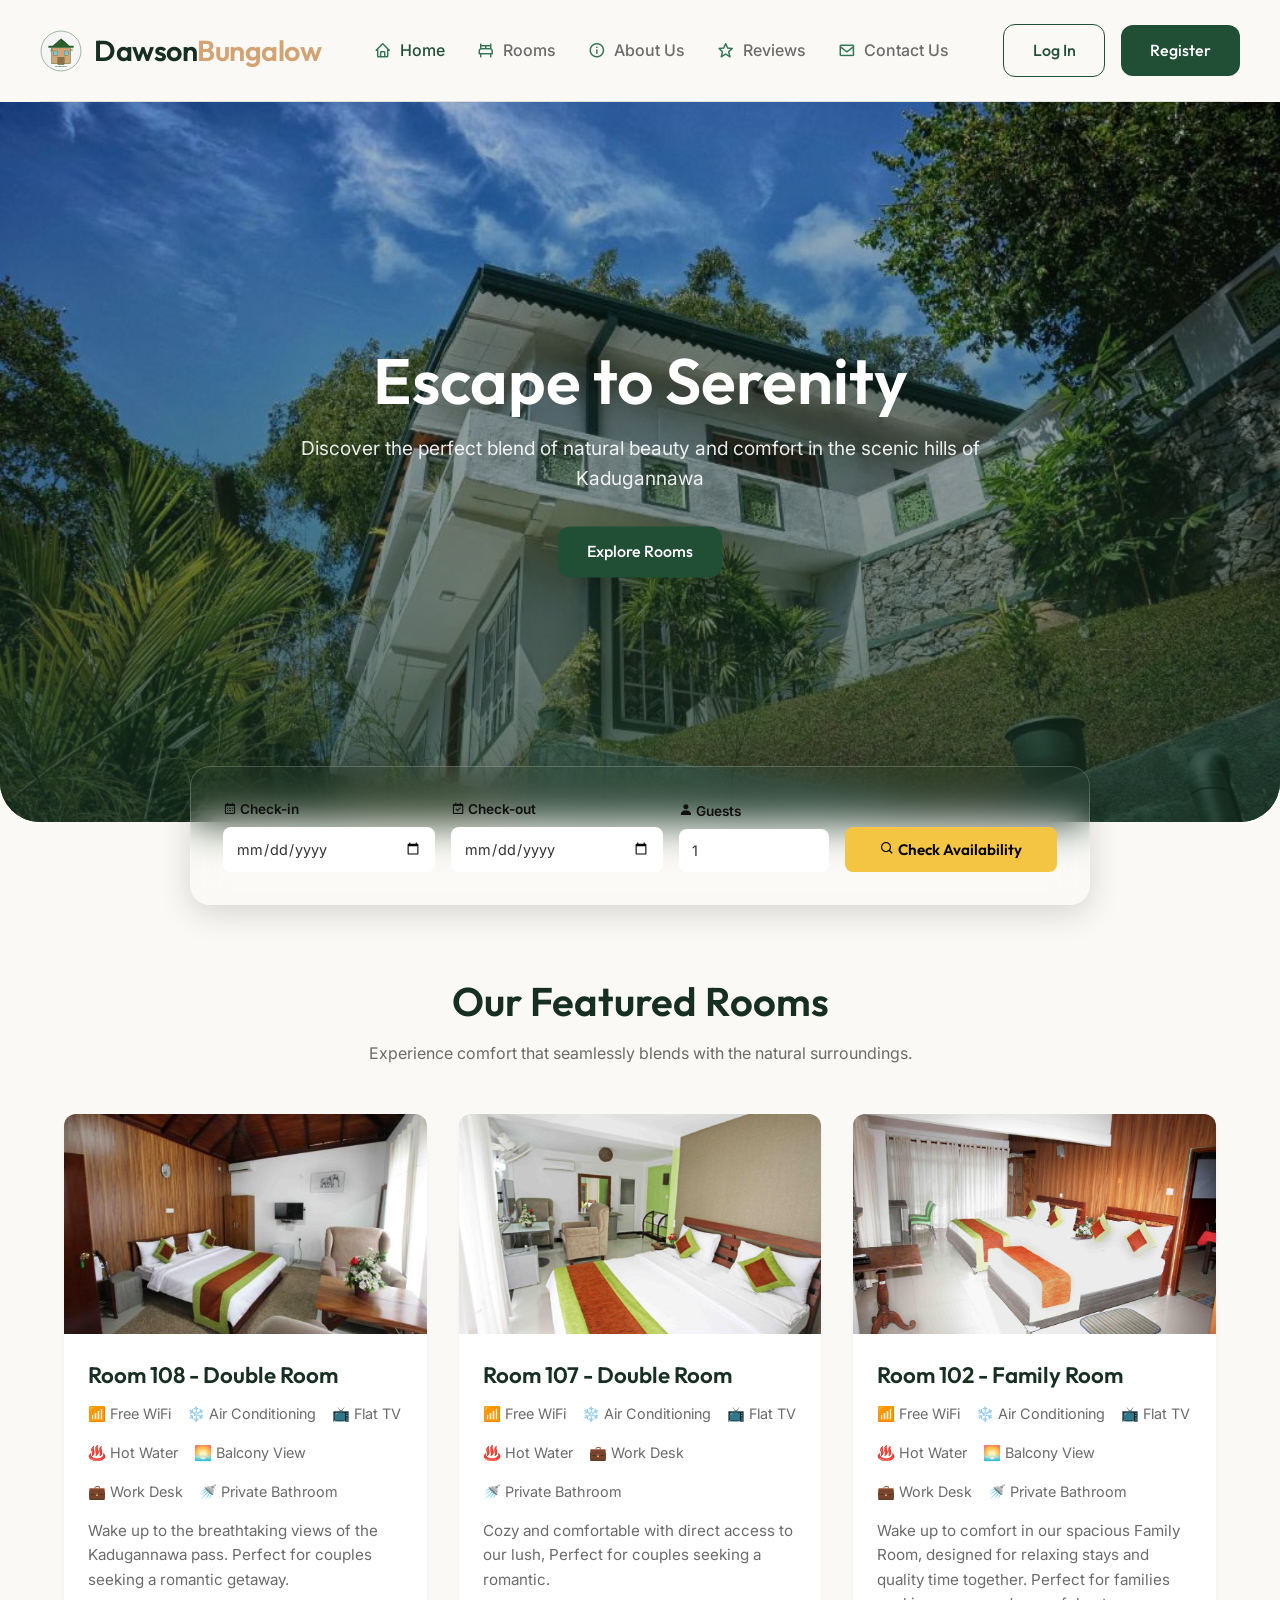
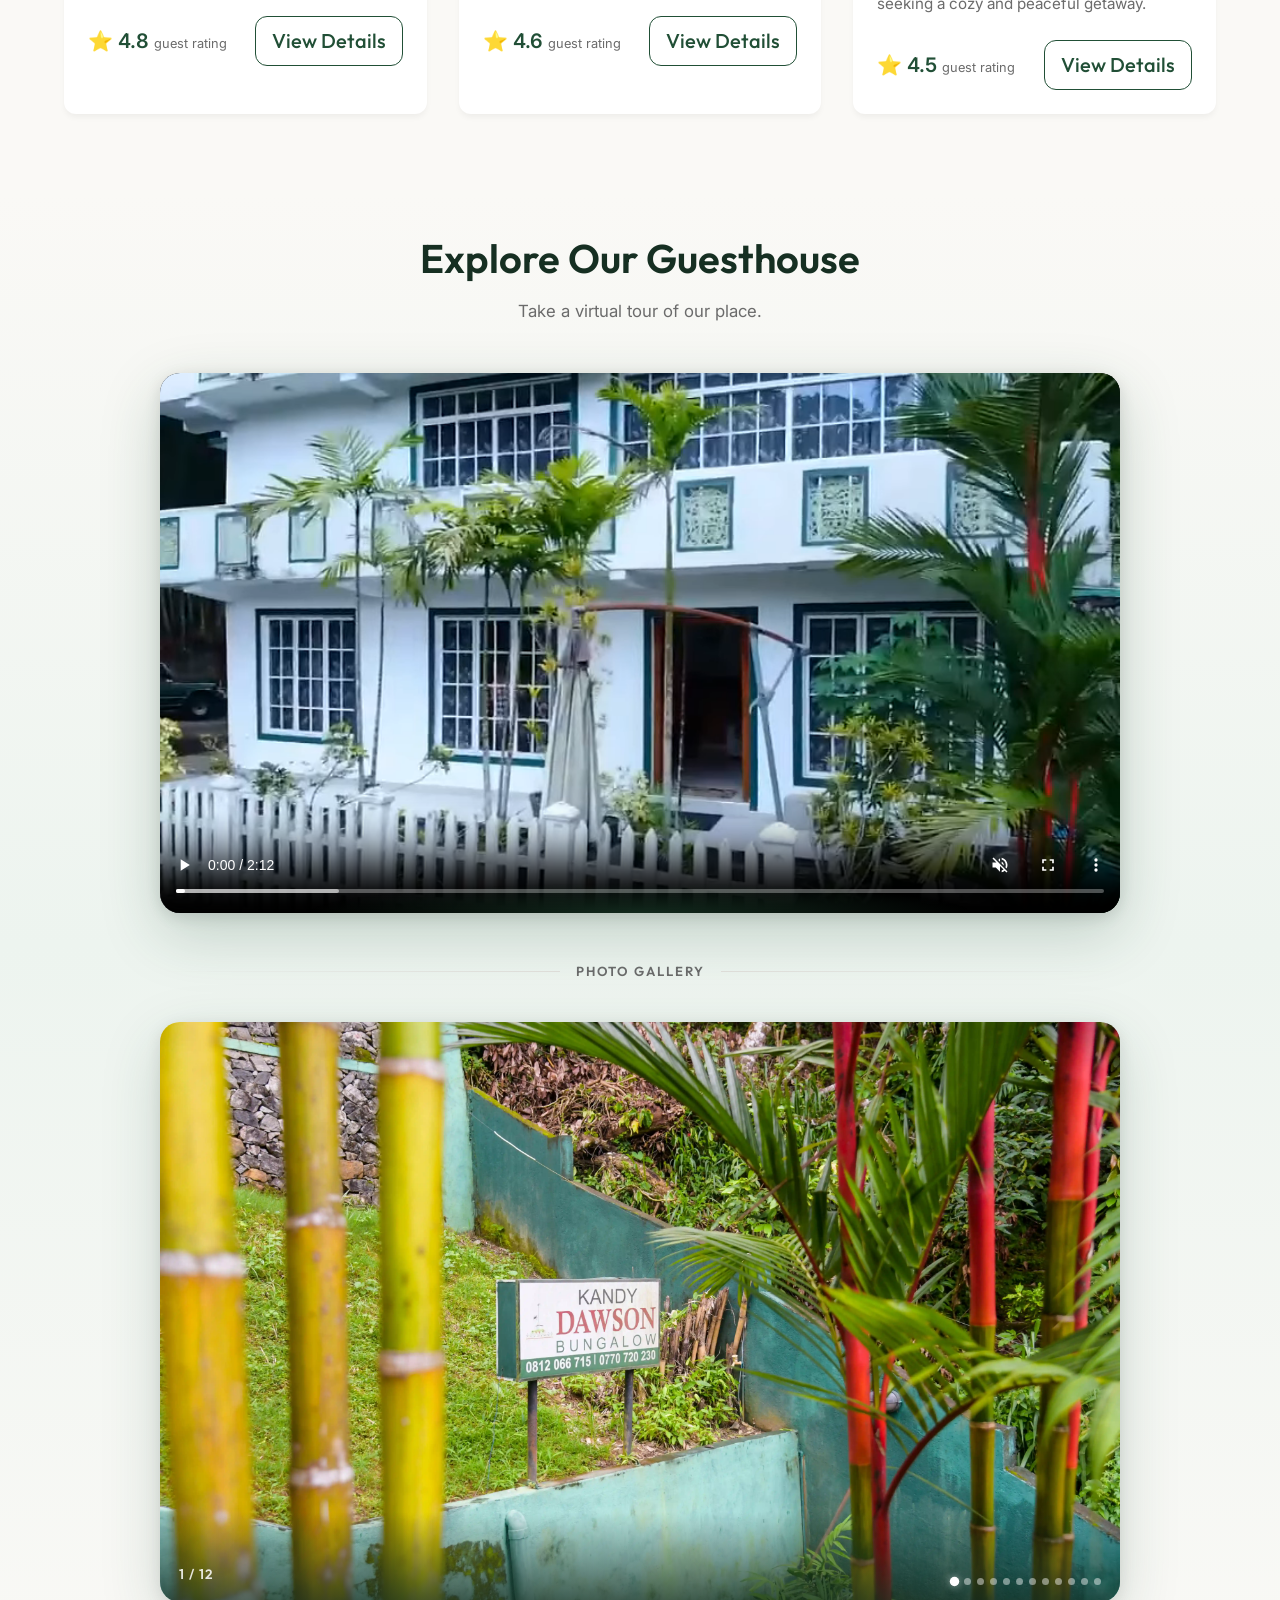
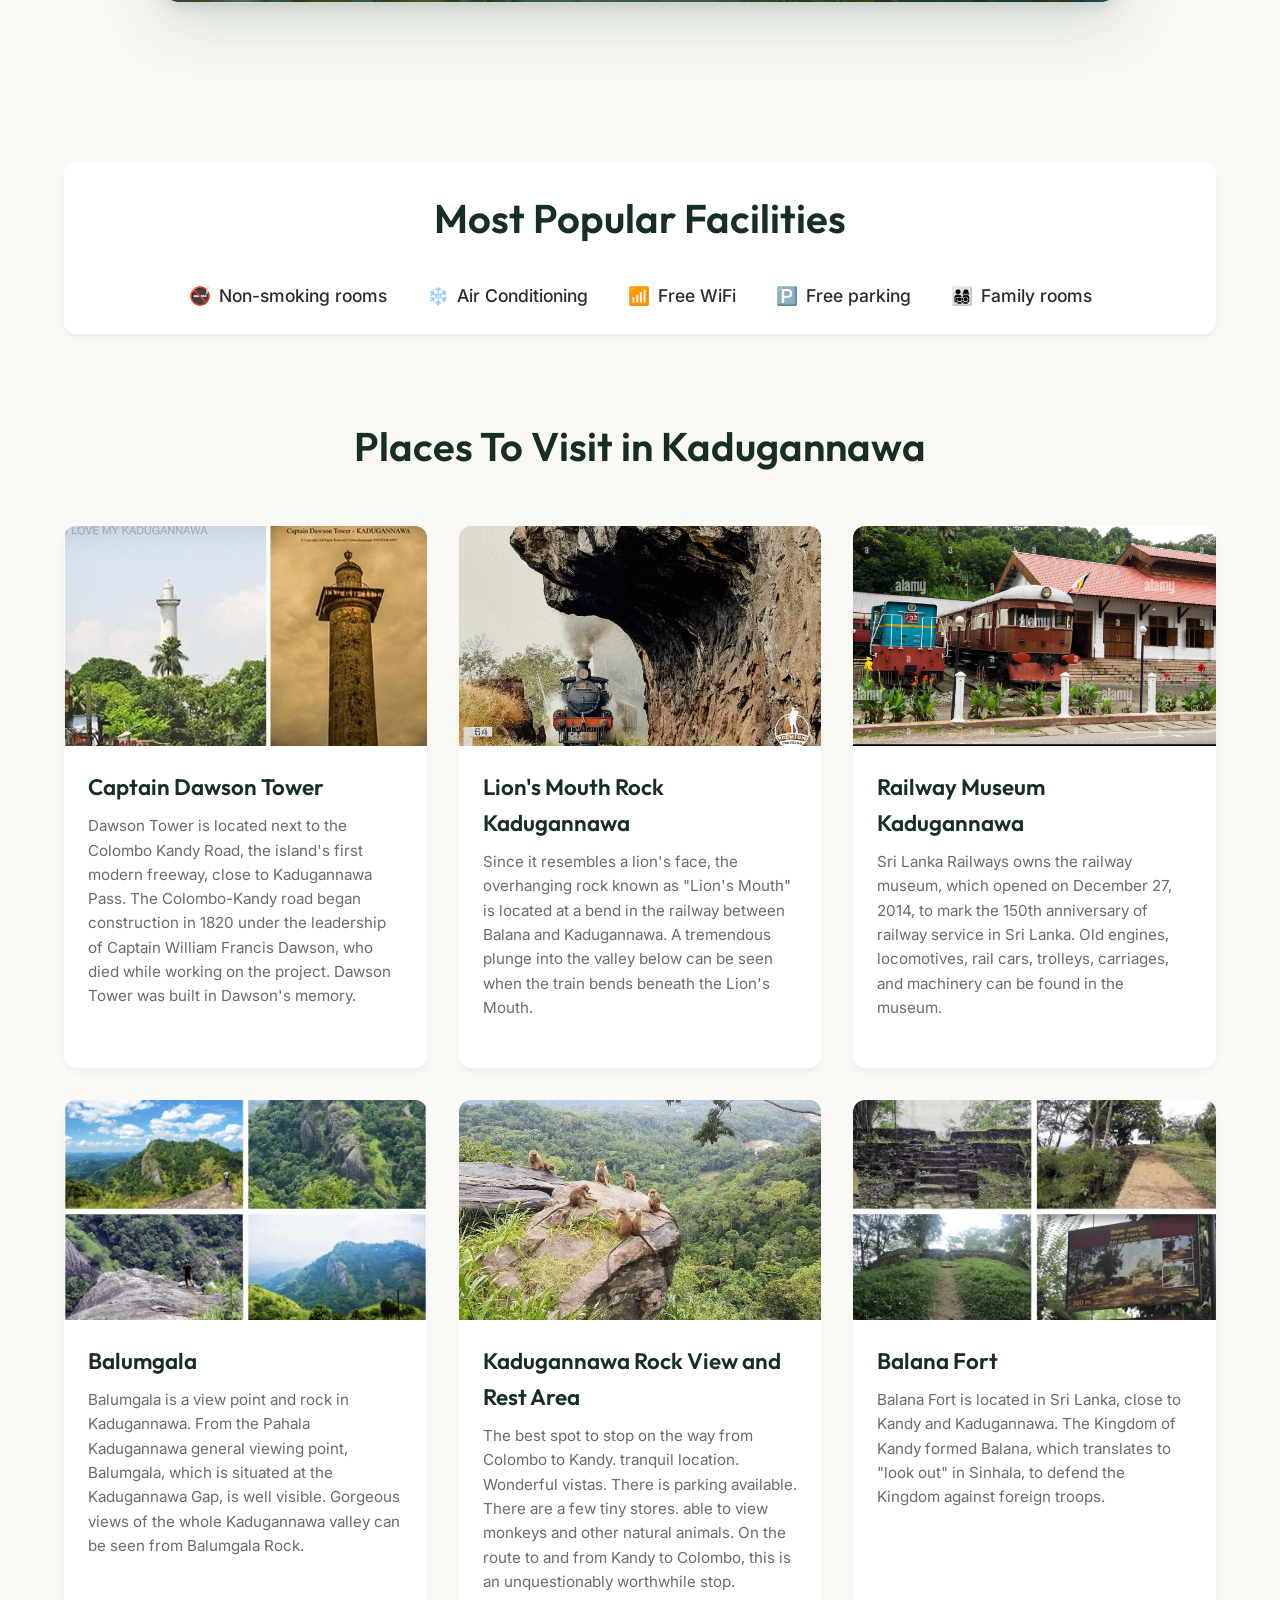
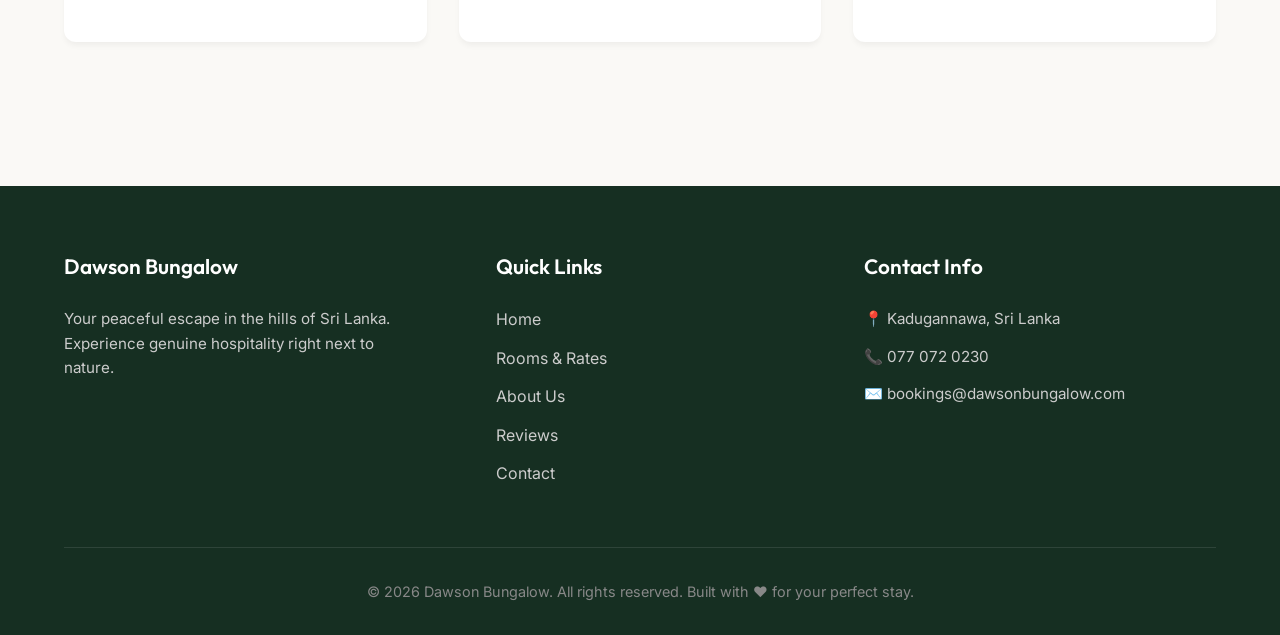
==== index.html @ fb382f40 "Add project files" ====
<!DOCTYPE html>
<html lang="en">

<head>
    <meta charset="UTF-8">
    <meta name="viewport" content="width=device-width, initial-scale=1.0">
    
    <title>Dawson Bungalow | Your Serene Escape in Kadugannawa</title>
    <meta name="description"
        content="Experience peace and tranquility at Dawson Bungalow, a premium guesthouse nested in the lush hills of Kadugannawa, Sri Lanka.">
    <link rel="stylesheet" href="assets/css/styles.css">

    <link rel="icon" type="image/svg+xml" href="assets/images/logo.svg">
</head>

    <link href='https://unpkg.com/boxicons@2.1.4/css/boxicons.min.css' rel='stylesheet'>
</head>

<body>
    <!-- Navbar -->
    <nav class="navbar container">
        <div class="nav-brand">
            <a href="index.html">
                <img src="assets/images/logo.svg" alt="Dawson Bungalow Logo" class="logo">
                <h1>Dawson<span>Bungalow</span></h1>
            </a>
        </div>
        <button class="mobile-menu-btn" aria-label="Toggle mobile menu">
            <span></span>
            <span></span>
            <span></span>
        </button>
        <ul class="nav-links">
            <li><a href="index.html" class="active">Home</a></li>
            <li><a href="rooms.html">Rooms</a></li>
            <li><a href="about.html">About Us</a></li>
            <li><a href="reviews.html">Reviews</a></li>
            <li><a href="contact.html">Contact Us</a></li>
        </ul>
        <div class="nav-actions">
            <a href="login.html" class="btn btn-outline">Log In</a>
            <a href="register.html" class="btn btn-primary">Register</a>
        </div>
    </nav>

    <!-- Hero Section -->
    <section class="hero">
        <div class="hero-overlay"></div>
        <div class="hero-slideshow">
            <img src="assets/images/22.webp" alt="Slide 3" class="hero-slide">
            <img src="assets/images/42375448.jpg" alt="Dawson Bungalow in Kadugannawa" class="hero-slide active">
            <img src="assets/images/42375411.jpg" alt="Slide 2" class="hero-slide">
            <img src="assets/images/42375443.jpg" alt="Slide 4" class="hero-slide">
            <img src="assets/images/245590404.jpg" alt="Slide 5" class="hero-slide">
            <img src="assets/images/42375478.jpg" alt="Slide 6" class="hero-slide">
            <img src="assets/images/245596585.jpg" alt="Slide 7" class="hero-slide">
        </div>
        <button class="slider-arrow slider-prev" aria-label="Previous slide">
            <i class='bx bx-chevron-left'></i>
        </button>
        <button class="slider-arrow slider-next" aria-label="Next slide">
            <i class='bx bx-chevron-right'></i>
        </button>
        <div class="hero-content">
            <h1>Escape to Serenity</h1>
            <p>Discover the perfect blend of natural beauty and comfort in the scenic hills of Kadugannawa</p>
            <a href="rooms.html" class="btn btn-primary">Explore Rooms</a>
        </div>
    </section>

   <div class="booking-bar">
  <div class="avail-search-wrap">

    <div class="avail-field">
      <label><i class='bx bx-calendar'></i> Check-in</label>
      <input type="date" id="avail-checkin">
    </div>

    <div class="avail-field">
      <label><i class='bx bx-calendar-check'></i> Check-out</label>
      <input type="date" id="avail-checkout">
    </div>

    <div class="avail-field" style="max-width: 130px;">
      <label><i class='bx bxs-user'></i> Guests</label>
      <input type="number" id="avail-guests" min="1" max="10" value="1">
    </div>

    <div class="avail-field" style="justify-content: flex-end;">
      <button id="avail-search-btn" class="btn btn-primary avail-btn">
        <i class='bx bx-search'></i> Check Availability
      </button>
    </div>

  </div>
</div>

<!-- Availability Results Section -->
<section id="availability-section" style="display: none; padding: 3rem 0; background: var(--bg-light, #f9f9f9);">
  <div class="container">
    <div class="section-title">
            <h2>Available Rooms</h2>
            <p id="avail-summary" style="text-align: center; margin-bottom: 1.5rem; color: var(--text-light); font-size: 0.95rem;"></p>
        </div>


    <div id="avail-rooms-grid" style="
        display: grid;
        grid-template-columns: repeat(auto-fill, minmax(280px, 1fr));
        gap: 1.5rem;"></div>

    <div style="text-align: center; margin-top: 2rem;">
      <a id="avail-view-all-link" href="rooms.html" class="btn btn-outline">View All Rooms →</a>
    </div>

  </div>
</section>



    <!-- Featured Rooms -->
    <section class="container" style="padding-bottom: 5rem;">
        <div class="section-title">
            <h2>Our Featured Rooms</h2>
            <p>Experience comfort that seamlessly blends with the natural surroundings.</p>
        </div>
        <div class="grid-3">
            <!-- Room 1 -->
            <div class="room-card">
                <div class="room-img">
                    <img src="assets/images/245590476.jpg" alt="Mountain View Suite"
                        style="width: 100%; height: 100%; object-fit: cover;">
                </div>
                <div class="room-info">
                    <h3>Room 108 - Double Room</h3>
                    <div class="room-features">
                        <span>📶 Free WiFi</span>
                        <span>❄️ Air Conditioning</span>
                        <span>📺 Flat TV</span>
                        <span>♨️ Hot Water</span>
                        <span>🌅 Balcony View</span>
                        <span>💼 Work Desk</span>
                        <span>🚿 Private Bathroom</span>
                    </div>
                    <p style="color: var(--text-light); font-size: 0.95rem; margin-bottom: 1.5rem;">
                        Wake up to the breathtaking views of the Kadugannawa pass. Perfect for couples seeking a
                        romantic getaway.
                    </p>
                    <div class="room-price">
                        <span>⭐ 4.8 <small style="font-size:0.8rem; color:var(--text-light); font-weight:normal;">guest
                                rating</small></span>
                        <a href="rooms.html" class="btn btn-outline" style="padding: 0.5rem 1rem;">View Details</a>
                    </div>
                </div>
            </div>

            

            <!-- Room 2 -->
            <div class="room-card">
                <div class="room-img">
                    <img src="assets/images/245590599.jpg" alt="Garden Standard Room"
                        style="width: 100%; height: 100%; object-fit: cover;">
                </div>
                <div class="room-info">
                    <h3>Room 107 - Double Room</h3>
                    <div class="room-features">
                        <span>📶 Free WiFi</span>
                        <span>❄️ Air Conditioning</span>
                        <span>📺 Flat TV</span>
                        <span>♨️ Hot Water</span>
                        <span>💼 Work Desk</span>
                        <span>🚿 Private Bathroom</span>
                    </div>
                    <p style="color: var(--text-light); font-size: 0.95rem; margin-bottom: 1.5rem;">
                        Cozy and comfortable with direct access to our lush, Perfect for couples seeking a romantic.
                    </p>
                    <div class="room-price">
                        <span>⭐ 4.6 <small style="font-size:0.8rem; color:var(--text-light); font-weight:normal;">guest
                                rating</small></span>
                        <a href="rooms.html" class="btn btn-outline" style="padding: 0.5rem 1rem;">View Details</a>
                    </div>
                </div>
            </div>

            <!-- Room 3 -->
            <div class="room-card">
                <div class="room-img">
                    <img src="assets/images/245590677.jpg" alt="Family Retreat Room"
                        style="width: 100%; height: 100%; object-fit: cover;">
                </div>
                <div class="room-info">
                    <h3>Room 102 - Family Room</h3>
                    <div class="room-features">
                        <span>📶 Free WiFi</span>
                        <span>❄️ Air Conditioning</span>
                        <span>📺 Flat TV</span>
                        <span>♨️ Hot Water</span>
                        <span>🌅 Balcony View</span>
                        <span>💼 Work Desk</span>
                        <span>🚿 Private Bathroom</span>
                    </div>
                    <p style="color: var(--text-light); font-size: 0.95rem; margin-bottom: 1.5rem;">
                        Wake up to comfort in our spacious Family Room, designed for relaxing stays and quality time together. Perfect for families seeking a cozy and peaceful getaway.
                    </p>
                    <div class="room-price">
                        <span>⭐ 4.5 <small style="font-size:0.8rem; color:var(--text-light); font-weight:normal;">guest
                                rating</small></span>
                        <a href="rooms.html" class="btn btn-outline" style="padding: 0.5rem 1rem;">View Details</a>
                    </div>
                </div>
            </div>
        </div>
    </section>

    <!-- Promotions Section -->
    <section class="container" style="padding-bottom: 2rem; display: none;" id="promotions-section">
        <div class="section-title">
            <h2 style="color: var(--primary);">Special Offers <i class='bx bxs-offer' style="vertical-align: middle;"></i></h2>
            <p>Take advantage of our current promotions.</p>
        </div>
        <div class="guesthouse-slideshow" id="promoSlideshow" style="margin-bottom: 2rem;">
            <!-- Dynamically populated slides will be inserted here -->
            
            <!-- Caption overlay for the promotion text -->
            <div class="gh-slide-overlay" id="promo-overlay" style="flex-direction: column; align-items: flex-start; justify-content: flex-end; padding: 2.5rem 2rem;">
            </div>

            <!-- Arrows -->
            <button class="guesthouse-arrow guesthouse-prev" id="promo-prev" aria-label="Previous promotion">&#10094;</button>
            <button class="guesthouse-arrow guesthouse-next" id="promo-next" aria-label="Next promotion">&#10095;</button>

            <!-- Dot indicators -->
            <div class="gh-dots" id="promo-dots">
            </div>
        </div>
    </section>

    <!-- Guesthouse Gallery -->
    <section class="gh-gallery-section">
        <div class="container">

            <!-- Section Header -->
            <div class="gh-header">
                <h2>Explore Our Guesthouse</h2>
                <p>Take a virtual tour of our place.</p>
            </div>

            <!-- Video Block -->
            <div class="gh-video-wrapper">
                <video
                    src="assets/dwv.webm"
                    controls
                    autoplay
                    muted
                    loop
                    playsinline
                    aria-label="Dawson Bungalow virtual tour video"
                    class="gh-video"
                >
                    Your browser does not support the video tag.
                </video>
                <div class="gh-video-glow"></div>
            </div>

            <!-- Divider -->
            <div class="gh-divider">
                <span>Photo Gallery</span>
            </div>

            <!-- Image Slideshow -->
            <div class="guesthouse-slideshow" id="ghSlideshow">
                <img src="assets/images/0 (46).webp"    class="guesthouse-slide"        alt="Guesthouse view 1">
                <img src="assets/images/11111.webp"     class="guesthouse-slide active" alt="Guesthouse view 2">
                <img src="assets/images/42375448.jpg"  class="guesthouse-slide"        alt="Guesthouse view 3">
                <img src="assets/images/0 (56).webp"    class="guesthouse-slide"        alt="Guesthouse view 4">
                <img src="assets/images/0 (18).webp"    class="guesthouse-slide"        alt="Guesthouse view 5">
                <img src="assets/images/0 (54).webp"    class="guesthouse-slide"        alt="Guesthouse view 6">
                <img src="assets/images/0 (48).webp"    class="guesthouse-slide"        alt="Guesthouse view 7">
                <img src="assets/images/0 (1).webp"     class="guesthouse-slide"        alt="Guesthouse view 8">
                <img src="assets/images/0 (5).webp"     class="guesthouse-slide"        alt="Guesthouse view 9">
                <img src="assets/images/0 (2).webp"     class="guesthouse-slide"        alt="Guesthouse view 10">
                <img src="assets/images/497459523.jpg" class="guesthouse-slide"        alt="Guesthouse view 11">
                <img src="assets/images/0 (43).webp"    class="guesthouse-slide"        alt="Guesthouse view 12">
                
               

                <!-- Gradient caption overlay -->
                <div class="gh-slide-overlay">
                    <span class="gh-slide-counter" id="ghCounter">1 / 12</span>
                </div>

                <!-- Arrows -->
                <button class="guesthouse-arrow guesthouse-prev" aria-label="Previous image">&#10094;</button>
                <button class="guesthouse-arrow guesthouse-next" aria-label="Next image">&#10095;</button>

                <!-- Dot indicators -->
                <div class="gh-dots" id="ghDots">
                    <span class="gh-dot active"></span>
                    <span class="gh-dot"></span>
                    <span class="gh-dot"></span>
                    <span class="gh-dot"></span>
                    <span class="gh-dot"></span>
                    <span class="gh-dot"></span>
                    <span class="gh-dot"></span>
                    <span class="gh-dot"></span>
                    <span class="gh-dot"></span>
                    <span class="gh-dot"></span>
                    <span class="gh-dot"></span>
                    <span class="gh-dot"></span>
                </div>
            </div>

        </div>
    </section>


    <!-- Popular Facilities -->
    <section class="container" style="padding: 4rem 1.5rem 5rem;">
        <div
            style="background-color: var(--bg-white); padding: 1.5rem; border-radius: var(--radius); box-shadow: var(--shadow-sm);">
            <div class="section-title" style="margin-bottom: 2rem;">
                <h2>Most Popular Facilities</h2>
            </div>
            <div
                style="display: flex; flex-wrap: wrap; justify-content: center; gap: 2.5rem; color: var(--text-main); font-weight: 500; font-size: 1.1rem;">
                <div style="display: flex; align-items: center; gap: 0.5rem;"><span>🚭</span> Non-smoking rooms</div>
                <div style="display: flex; align-items: center; gap: 0.5rem;"><span>❄️ </span> Air Conditioning</div>
                <div style="display: flex; align-items: center; gap: 0.5rem;"><span>📶</span> Free WiFi</div>
                <div style="display: flex; align-items: center; gap: 0.5rem;"><span>🅿️</span> Free parking</div>
                <div style="display: flex; align-items: center; gap: 0.5rem;"><span>👨‍👩‍👧‍👦</span> Family rooms
                </div>
            </div>
        </div>
    </section>

    <!-- Featured Rooms -->
    <section class="container" style="padding-bottom: 5rem;">
        <div class="section-title">
            <h2>Places To Visit in Kadugannawa</h2>
           
        </div>
        <div class="grid-3">
            <!-- Room 1 -->
            <div class="room-card">
                <div class="room-img">
                    <img src="assets/images/7623291662617834.jpg" alt="Mountain View Suite"
                        style="width: 100%; height: 100%; object-fit: cover;">
                </div>
                <div class="room-info">
                    <h3>Captain Dawson Tower</h3>
                    
                    <p style="color: var(--text-light); font-size: 0.95rem; margin-bottom: 1.5rem;">
                        Dawson Tower is located next to the Colombo Kandy Road, the island's first modern freeway, close to Kadugannawa Pass. The Colombo-Kandy road began construction 
                        in 1820 under the leadership of Captain William Francis Dawson, who died while working on the project. Dawson Tower was built in Dawson's memory.
                    </p>
                    
                </div>
            </div>

            <!-- Room 2 -->
            <div class="room-card">
                <div class="room-img">
                    <img src="assets/images/The-Lions-Mouth.webp" alt="Garden Standard Room"
                        style="width: 100%; height: 100%; object-fit: cover;">
                </div>
                <div class="room-info">
                    <h3>Lion's Mouth Rock Kadugannawa</h3>
                    
                    <p style="color: var(--text-light); font-size: 0.95rem; margin-bottom: 1.5rem;">
                        Since it resembles a lion's face, the overhanging rock known as "Lion's Mouth" is located at a bend in the railway between Balana and Kadugannawa. 
                        A tremendous plunge into the valley below can be seen when the train bends beneath the Lion's Mouth.
                    </p>
                    
                </div>
            </div>

            <!-- Room 3 -->
            <div class="room-card">
                <div class="room-img">
                    <img src="assets/images/123456.jpg" alt="Family Retreat Room"
                        style="width: 100%; height: 100%; object-fit: cover;">
                </div>
                <div class="room-info">
                    <h3>Railway Museum Kadugannawa</h3>
                    
                    <p style="color: var(--text-light); font-size: 0.95rem; margin-bottom: 1.5rem;">
                        Sri Lanka Railways owns the railway museum, which opened on December 27, 2014, to mark the 150th anniversary of 
                        railway service in Sri Lanka. Old engines, locomotives, rail cars, trolleys, carriages, and machinery can be found in the museum.
                    </p>
                 </div>
            </div>


            <!-- Room 2 -->
            <div class="room-card">
                <div class="room-img">
                    <img src="assets/images/456123.webp" alt="Garden Standard Room"
                        style="width: 100%; height: 100%; object-fit: cover;">
                </div>
                <div class="room-info">
                    <h3>Balumgala</h3>
                    
                    <p style="color: var(--text-light); font-size: 0.95rem; margin-bottom: 1.5rem;">
                        Balumgala is a view point and rock in Kadugannawa. From the Pahala Kadugannawa general viewing point, Balumgala, which is situated at the Kadugannawa Gap, 
                        is well visible. Gorgeous views of the whole Kadugannawa valley can be seen from Balumgala Rock.
                    </p>
                    
                </div>
            </div>


            <!-- Room 2 -->
            <div class="room-card">
                <div class="room-img">
                    <img src="assets/images/unnamed.webp" alt="Garden Standard Room"
                        style="width: 100%; height: 100%; object-fit: cover;">
                </div>
                <div class="room-info">
                    <h3>Kadugannawa Rock View and Rest Area</h3>
                    
                    <p style="color: var(--text-light); font-size: 0.95rem; margin-bottom: 1.5rem;">
                        The best spot to stop on the way from Colombo to Kandy. tranquil location. Wonderful vistas. There is parking available. There are a few tiny stores. 
                        able to view monkeys and other natural animals. On the route to and from Kandy to Colombo, this is an unquestionably worthwhile stop.
                    </p>
                    
                </div>
            </div>


            <!-- Room 2 -->
            <div class="room-card">
                <div class="room-img">
                    <img src="assets/images/678094.webp" alt="Garden Standard Room"
                        style="width: 100%; height: 100%; object-fit: cover;">
                </div>
                <div class="room-info">
                    <h3>Balana Fort</h3>
                    
                    <p style="color: var(--text-light); font-size: 0.95rem; margin-bottom: 1.5rem;">
                        Balana Fort is located in Sri Lanka, close to Kandy and Kadugannawa. The Kingdom of Kandy formed Balana, which translates 
                        to "look out" in Sinhala, to defend the Kingdom against foreign troops. 
                    </p>
                    
                </div>
            </div>


        </div>
    </section>


    <!-- Footer -->
    <footer>
        <div class="container">
            <div class="footer-grid">
                <div class="footer-col">
                    <h3>Dawson Bungalow</h3>
                    <p>Your peaceful escape in the hills of Sri Lanka. Experience genuine hospitality right next to
                        nature.</p>
                </div>
                <div class="footer-col" style="padding-left: 2rem;">
                    <h3>Quick Links</h3>
                    <a href="index.html">Home</a>
                    <a href="rooms.html">Rooms & Rates</a>
                    <a href="about.html">About Us</a>
                    <a href="reviews.html">Reviews</a>
                    <a href="contact.html">Contact</a>
                </div>
                <div class="footer-col">
                    <h3>Contact Info</h3>
                    <p>📍 Kadugannawa, Sri Lanka</p>
                    <p>📞 077 072 0230</p>
                    <p>✉️ bookings@dawsonbungalow.com</p>
                </div>
            </div>
            <div class="footer-bottom">
                &copy; 2026 Dawson Bungalow. All rights reserved. Built with ❤️ for your perfect stay.
            </div>
        </div>
    </footer>

    <!-- Back to Top Button -->
    <button id="backToTop" class="back-to-top" aria-label="Back to top">
        <i class='bx bx-chevron-up'></i>
    </button>

    <script src="assets/js/custom-alert.js"></script>
    <script src="assets/js/main.js"></script>
</body>

</html>
---- assets/css/styles.css ----
@import url('https://fonts.googleapis.com/css2?family=Outfit:wght@300;400;500;600;700&family=Inter:wght@400;500;600&display=swap');

:root {
  --primary-dark: #162f22;
  --primary: #214f36;
  --primary-light: #347653;
  --secondary: #d4a373;
  --secondary-light: #eaddcf;
  --bg-color: #faf9f6;
  /* Warm off-white */
  --bg-white: #ffffff;
  --text-main: #2b2b2b;
  --text-light: #6b6b6b;
  --border-color: #e2e0db;
  --transition: all 0.3s ease;
  --shadow-sm: 0 4px 6px -1px rgba(0, 0, 0, 0.05);
  --shadow-md: 0 10px 15px -3px rgba(0, 0, 0, 0.08);
  --radius: 12px;
}

* {
  margin: 0;
  padding: 0;
  box-sizing: border-box;
}


.room-slider {
  position: relative;
  width: 100%;
  height: 100%;
  overflow: hidden;
}

.room-slide {
  position: absolute;
  width: 100%;
  height: 100%;
  object-fit: cover;
  display: none;
}

.room-slide.active {
  display: block;
}

.slide-btn {
  position: absolute;
  top: 50%;
  transform: translateY(-50%);
  background: rgba(0, 0, 0, 0.5);
  color: white;
  border: none;
  padding: 6px 10px;
  cursor: pointer;
  z-index: 2;
}

.slide-btn.prev {
  left: 10px;
}

.slide-btn.next {
  right: 10px;
}

body {
  font-family: 'Inter', sans-serif;
  background-color: var(--bg-color);
  color: var(--text-main);
  line-height: 1.6;
}

h1,
h2,
h3,
h4,
h5,
h6 {
  font-family: 'Outfit', sans-serif;
  color: var(--primary-dark);
  font-weight: 600;
}

a {
  text-decoration: none;
  color: inherit;
  transition: var(--transition);
}

ul {
  list-style: none;
}

/* Utilities */
.container {
  max-width: 1200px;
  margin: 0 auto;
  padding: 0 1.5rem;
}

@media (max-width: 600px) {
  .container {
    padding: 0 1rem;
  }
}

.btn {
  display: inline-block;
  padding: 0.8rem 1.8rem;
  border-radius: var(--radius);
  font-weight: 500;
  font-family: 'Outfit', sans-serif;
  cursor: pointer;
  transition: var(--transition);
  border: none;
  text-align: center;
}

.btn-primary {
  background-color: var(--primary);
  color: white;
}

.btn-primary:hover {
  background-color: var(--primary-dark);
  transform: translateY(-2px);
  box-shadow: var(--shadow-md);
}

.btn-secondary {
  background-color: var(--secondary);
  color: white;
}

.btn-secondary:hover {
  background-color: #c09164;
  transform: translateY(-2px);
}

.btn-outline {
  border: 1px solid var(--primary);
  color: var(--primary);
  background: transparent;
}

.btn-outline:hover {
  background-color: var(--primary);
  color: white;
}

/* Image Placeholders */
.img-placeholder {
  background-color: #e5e5e5;
  display: flex;
  align-items: center;
  justify-content: center;
  color: #999;
  font-family: 'Outfit', sans-serif;
  text-transform: uppercase;
  letter-spacing: 2px;
  font-size: 0.9rem;
}

/* Navbar */
.navbar {
  display: flex;
  justify-content: space-between;
  align-items: center;
  padding: 1.5rem 0;
  border-bottom: 1px solid var(--border-color);
}

.nav-brand {
  display: flex;
  align-items: center;
}

.nav-brand a {
  display: inline-flex;
  align-items: center;
  gap: 0.75rem;
}

.nav-brand img {
  width: 42px;
  height: 42px;
  display: block;
  object-fit: contain;
}

.nav-brand h1 {
  font-size: 1.8rem;
  letter-spacing: -0.5px;
  margin: 0;
  line-height: 1;
}

.nav-brand span {
  color: var(--secondary);
}

.nav-links {
  display: flex;
  gap: 2rem;
  align-items: center;
}

.nav-links li a {
  font-weight: 500;
  color: var(--text-light);
  display: flex;
  align-items: center;
  gap: 8px;
  transition: var(--transition);
}

.nav-links li a i {
  color: var(--primary-light);
  font-size: 1.1rem;
}

.nav-links li a:hover,
.nav-links li a.active {
  color: var(--primary);
}

.nav-actions {
  display: flex;
  gap: 1rem;
  align-items: center;
}

.mobile-only-actions,
.mobile-sidebar-header {
  display: none;
}

/* Hero Section */
.hero {
  height: 80vh;
  min-height: 600px;
  position: relative;
  overflow: hidden;
  border-radius: 0 0 40px 40px;
  margin-bottom: 4rem;
}

.hero-overlay {
  position: absolute;
  top: 0;
  left: 0;
  width: 100%;
  height: 100%;
  background: linear-gradient(to bottom, rgba(0, 0, 0, 0.2) 0%, rgba(22, 47, 34, 0.7) 100%);
  z-index: 1;
}

/* Hero Slideshow */
.hero-slideshow {
  position: absolute;
  width: 100%;
  height: 100%;
  top: 0;
  left: 0;
  background-color: var(--primary-dark);
}

.hero-slide {
  position: absolute;
  top: 0;
  left: 0;
  width: 100%;
  height: 100%;
  object-fit: cover;
  opacity: 0;
  transition: opacity 1.5s ease-in-out;
}

.hero-slide.active {
  opacity: 1;
}

.hero-content {
  position: absolute;
  top: 50%;
  left: 50%;
  transform: translate(-50%, -50%);
  z-index: 2;
  text-align: center;
  color: white;
  width: 90%;
  max-width: 800px;
}

.hero-content h1 {
  color: white;
  font-size: 4rem;
  margin-bottom: 1rem;
  line-height: 1.1;
}

.hero-content p {
  font-size: 1.2rem;
  margin-bottom: 2rem;
  opacity: 0.9;
}

/* Slider Arrows */
.slider-arrow {
  position: absolute;
  top: 50%;
  transform: translateY(-50%);
  z-index: 3;
  background: rgba(255, 255, 255, 0.2);
  border: none;
  color: white;
  font-size: 2rem;
  width: 50px;
  height: 50px;
  border-radius: 50%;
  cursor: pointer;
  display: flex;
  align-items: center;
  justify-content: center;
  transition: all 0.3s ease;
  backdrop-filter: blur(10px);
  opacity: 0;
}

.hero:hover .slider-arrow {
  opacity: 1;
}

.slider-arrow:hover {
  background: rgba(255, 255, 255, 0.3);
  transform: translateY(-50%) scale(1.1);
}

.slider-prev {
  left: 2rem;
}

.slider-next {
  right: 2rem;
}

/* =============================================
   Guesthouse Gallery Section — Premium Redesign
   ============================================= */

.gh-gallery-section {
  background: linear-gradient(180deg, var(--bg-color) 0%, #edf4ef 50%, var(--bg-color) 100%);
  padding: 2rem 0 6rem;
}

/* Header */
.gh-header {
  text-align: center;
  margin-bottom: 3rem;
}

.gh-eyebrow {
  display: inline-block;
  background: linear-gradient(135deg, var(--primary-light), var(--secondary));
  color: #fff;
  font-family: 'Outfit', sans-serif;
  font-size: 0.8rem;
  font-weight: 600;
  letter-spacing: 2px;
  text-transform: uppercase;
  padding: 0.35rem 1.1rem;
  border-radius: 50px;
  margin-bottom: 1rem;
}

.gh-header h2 {
  font-size: 2.5rem;
  margin-bottom: 0.5rem;
}

.gh-header p {
  color: var(--text-light);
  font-size: 1.05rem;
}

/* Video wrapper */
.gh-video-wrapper {
  position: relative;
  max-width: 960px;
  margin: 0 auto 3rem;
  border-radius: 20px;
  overflow: hidden;
  box-shadow: 0 20px 60px rgba(33, 79, 54, 0.22), 0 4px 16px rgba(0,0,0,0.12);
}

.gh-video {
  width: 100%;
  display: block;
  max-height: 540px;
  object-fit: cover;
  background: #000;
}

/* Floating badge */
.gh-video-badge {
  position: absolute;
  top: 1.2rem;
  left: 1.2rem;
  z-index: 3;
  background: rgba(33, 79, 54, 0.88);
  backdrop-filter: blur(8px);
  color: #fff;
  font-family: 'Outfit', sans-serif;
  font-size: 0.82rem;
  font-weight: 600;
  letter-spacing: 1px;
  padding: 0.4rem 1rem;
  border-radius: 50px;
  display: flex;
  align-items: center;
  gap: 0.45rem;
}

.gh-video-badge span {
  font-size: 0.75rem;
}

/* Green ambient glow below video */
.gh-video-glow {
  position: absolute;
  bottom: -30px;
  left: 50%;
  transform: translateX(-50%);
  width: 70%;
  height: 60px;
  background: radial-gradient(ellipse at center, rgba(52,118,83,0.35) 0%, transparent 70%);
  pointer-events: none;
}

/* Divider */
.gh-divider {
  display: flex;
  align-items: center;
  gap: 1rem;
  margin: 0 auto 2.5rem;
  max-width: 960px;
}

.gh-divider::before,
.gh-divider::after {
  content: '';
  flex: 1;
  height: 1px;
  background: linear-gradient(to right, transparent, var(--border-color));
}

.gh-divider::after {
  background: linear-gradient(to left, transparent, var(--border-color));
}

.gh-divider span {
  font-family: 'Outfit', sans-serif;
  font-size: 0.82rem;
  font-weight: 600;
  letter-spacing: 2px;
  text-transform: uppercase;
  color: var(--text-light);
  white-space: nowrap;
}

/* Image Slideshow */
.guesthouse-slideshow {
  position: relative;
  width: 100%;
  max-width: 960px;
  margin: 0 auto;
  height: 420px;
  border-radius: 20px;
  overflow: hidden;
  box-shadow: 0 20px 60px rgba(33, 79, 54, 0.18), 0 4px 16px rgba(0,0,0,0.1);
}

@media (min-width: 768px) {
  .guesthouse-slideshow {
    height: 500px;
  }
}

@media (min-width: 1024px) {
  .guesthouse-slideshow {
    height: 580px;
  }
}

.guesthouse-slide {
  position: absolute;
  top: 0;
  left: 0;
  width: 100%;
  height: 100%;
  object-fit: cover;
  opacity: 0;
  transition: opacity 0.6s ease;
}

.guesthouse-slide.active {
  opacity: 1;
}

/* Caption overlay (bottom gradient + counter) */
.gh-slide-overlay {
  position: absolute;
  bottom: 0;
  left: 0;
  right: 0;
  height: 90px;
  background: linear-gradient(to top, rgba(22,47,34,0.75) 0%, transparent 100%);
  z-index: 2;
  display: flex;
  align-items: flex-end;
  padding: 1rem 1.2rem;
}

.gh-slide-counter {
  font-family: 'Outfit', sans-serif;
  font-size: 0.85rem;
  font-weight: 600;
  color: rgba(255,255,255,0.85);
  letter-spacing: 1px;
}

/* Arrows — hidden by default, revealed on hover */
.guesthouse-arrow {
  position: absolute;
  top: 50%;
  transform: translateY(-50%) scale(0.85);
  z-index: 3;
  background: rgba(255, 255, 255, 0.15);
  backdrop-filter: blur(12px);
  border: 1px solid rgba(255,255,255,0.3);
  color: #fff;
  font-size: 1.3rem;
  width: 46px;
  height: 46px;
  border-radius: 50%;
  cursor: pointer;
  display: flex;
  align-items: center;
  justify-content: center;
  transition: all 0.3s ease;
  opacity: 0;
}

.guesthouse-slideshow:hover .guesthouse-arrow {
  opacity: 1;
  transform: translateY(-50%) scale(1);
}

.guesthouse-arrow:hover {
  background: rgba(33, 79, 54, 0.85);
  border-color: transparent;
  transform: translateY(-50%) scale(1.08) !important;
}

.guesthouse-prev { left: 1.1rem; }
.guesthouse-next { right: 1.1rem; }

/* Dot indicators */
.gh-dots {
  position: absolute;
  bottom: 1.1rem;
  right: 1.2rem;
  display: flex;
  gap: 6px;
  z-index: 4;
}

.gh-dot {
  width: 7px;
  height: 7px;
  border-radius: 50%;
  background: rgba(255,255,255,0.45);
  cursor: pointer;
  transition: all 0.3s ease;
}

.gh-dot.active {
  background: #fff;
  transform: scale(1.35);
  box-shadow: 0 0 6px rgba(255,255,255,0.6);
}

/* Booking Bar */
.booking-bar {
  background: rgba(255, 255, 255, 0);
  backdrop-filter: blur(20px);
  -webkit-backdrop-filter: blur(12px);
  padding: 2rem;
  border-radius: 20px;
  box-shadow: 0 8px 32px rgba(0, 0, 0, 0.15);
  border: 1px solid rgba(255, 255, 255, 0.2);
  max-width: 900px;
  margin: -120px auto 4rem;
  position: relative;
  z-index: 10;
  transition: all 0.3s ease;
}

.booking-bar:hover {
  transform: translateY(-4px);
  box-shadow: 0 12px 40px rgba(0, 0, 0, 0.2);
}

/* Search row */
.avail-search-wrap {
  display: flex;
  flex-wrap: wrap;
  gap: 1rem;
  align-items: flex-end;
  justify-content: center;
}

/* Each field */
.avail-field {
  display: flex;
  flex-direction: column;
  flex: 1;
  min-width: 150px;
}

.avail-field label {
  font-weight: 600;
  font-size: 0.85rem;
  color: rgb(16, 16, 16);
  margin-bottom: 6px;
}

.avail-field input {
  width: 100%;
  padding: 0.8rem;
  border: none;
  border-radius: 8px;
  font-family: inherit;
  font-size: 0.9rem;
  background: white;
  color: #333;
  outline: none;
  box-sizing: border-box;
}

.avail-field input:focus {
  box-shadow: 0 0 0 2px var(--primary);
}

/* Button */
.avail-btn {
  width: 100%;
  padding: 0.8rem 1.4rem;
  font-size: 0.95rem;
  border-radius: 8px;
  background: #f4c542;
  color: #000;
  font-weight: 600;
  border: none;
  cursor: pointer;
  transition: all 0.3s ease;
  white-space: nowrap;
}

.avail-btn:hover {
  background: white;
  transform: scale(1.03);
}

/* Responsive */
@media (max-width: 600px) {
  .booking-bar {
    margin: -60px 1rem 3rem;
    padding: 1.5rem;
  }

  .avail-field {
    min-width: 100%;
  }

  .avail-btn {
    margin-top: 0.5rem;
  }
}

.booking-group {
  flex: 1;
  display: flex;
  flex-direction: column;
}

.booking-group label {
  font-size: 0.85rem;
  font-weight: 600;
  color: var(--text-light);
  margin-bottom: 0.5rem;
  text-transform: uppercase;
}

.booking-group input,
.booking-group select {
  padding: 0.8rem;
  border: 1px solid var(--border-color);
  border-radius: 6px;
  font-family: inherit;
  font-size: 1rem;
}

.booking-group input:focus,
.booking-group select:focus {
  outline: none;
  border-color: var(--primary);
}

/* Sections */
.section-title {
  text-align: center;
  margin-bottom: 3rem;
}

.section-title h2 {
  font-size: 2.5rem;
  margin-bottom: 0.5rem;
}

.section-title p {
  color: var(--text-light);
}

/* Cards Wrapper */
.grid-3 {
  display: grid;
  grid-template-columns: repeat(3, 1fr);
  gap: 2rem;
}

@media (max-width: 768px) {
  .grid-3 {
    grid-template-columns: repeat(2, 1fr);
  }
}

@media (max-width: 600px) {
  .grid-3 {
    grid-template-columns: 1fr;
  }
}

/* Room Card */
.room-card {
  background: var(--bg-white);
  border-radius: var(--radius);
  overflow: hidden;
  box-shadow: var(--shadow-sm);
  transition: var(--transition);
}

.room-card:hover {
  transform: translateY(-5px);
  box-shadow: var(--shadow-md);
}

.room-img {
  height: 220px;
  width: 100%;
}

.room-info {
  padding: 1.5rem;
}

.room-info h3 {
  font-size: 1.4rem;
  margin-bottom: 0.5rem;
}

.room-features {
  display: flex;
  flex-wrap: wrap;
  align-items: center;
  gap: 1rem;
  color: var(--text-light);
  font-size: 0.9rem;
  margin-bottom: 1rem;
}

.room-price {
  font-size: 1.25rem;
  font-weight: 600;
  color: var(--primary);
  display: flex;
  justify-content: space-between;
  align-items: center;
}

/* Authentication Forms */
.auth-wrapper {
  display: flex;
  justify-content: center;
  align-items: center;
  min-height: 80vh;
  padding: 2rem 0;
}

.auth-container {
  background: var(--bg-white);
  width: 100%;
  max-width: 450px;
  padding: 3rem;
  border-radius: var(--radius);
  box-shadow: var(--shadow-md);
}

.auth-container h2 {
  font-size: 2rem;
  margin-bottom: 0.5rem;
  text-align: center;
}

.auth-container>p {
  text-align: center;
  color: var(--text-light);
  margin-bottom: 2rem;
}

.form-group {
  margin-bottom: 1.5rem;
}

.form-group label {
  display: block;
  margin-bottom: 0.5rem;
  font-weight: 500;
  font-size: 0.95rem;
}

.form-group input,
.form-group textarea {
  width: 100%;
  padding: 0.9rem;
  border: 1px solid var(--border-color);
  border-radius: 6px;
  font-family: inherit;
  transition: var(--transition);
}

.form-group input:focus,
.form-group textarea:focus {
  outline: none;
  border-color: var(--primary);
  box-shadow: 0 0 0 3px rgba(33, 79, 54, 0.1);
}

.auth-footer {
  margin-top: 2rem;
  text-align: center;
  font-size: 0.9rem;
  color: var(--text-light);
}

.auth-footer a {
  color: var(--primary);
  font-weight: 600;
}

.auth-footer a:hover {
  text-decoration: underline;
}

/* Footer */
footer {
  background-color: var(--primary-dark);
  color: white;
  padding: 4rem 0 2rem;
  margin-top: 4rem;
}

.footer-grid {
  display: grid;
  grid-template-columns: repeat(auto-fit, minmax(250px, 1fr));
  gap: 3rem;
  margin-bottom: 3rem;
}

.footer-col h3 {
  color: white;
  margin-bottom: 1.5rem;
  font-size: 1.3rem;
}

.footer-col p {
  color: #ccc;
  font-size: 0.95rem;
  margin-bottom: 0.8rem;
}

.footer-col a {
  color: #ccc;
  display: block;
  margin-bottom: 0.8rem;
}

.footer-col a:hover {
  color: var(--secondary);
}

.footer-bottom {
  text-align: center;
  padding-top: 2rem;
  border-top: 1px solid rgba(255, 255, 255, 0.1);
  color: #888;
  font-size: 0.9rem;
}

/* Back to Top Button */
.back-to-top {
  position: fixed;
  bottom: 2rem;
  right: 2rem;
  width: 50px;
  height: 50px;
  background-color: rgba(33, 79, 54, 0.4);
  color: white;
  border: none;
  border-radius: 50%;
  cursor: pointer;
  display: none;
  align-items: center;
  justify-content: center;
  font-size: 1.5rem;
  box-shadow: var(--shadow-md);
  transition: all 0.3s ease;
  z-index: 999;
  backdrop-filter: blur(10px);
}

.back-to-top.show {
  display: flex;
}

.back-to-top:hover {
  background-color: rgba(22, 47, 34, 0.6);
  transform: translateY(-5px);
  box-shadow: 0 12px 40px rgba(0, 0, 0, 0.2);
}

@media (max-width: 600px) {
  .back-to-top {
    bottom: 1.5rem;
    right: 1.5rem;
    width: 45px;
    height: 45px;
  }
}

/* Mobile Menu Button */
.mobile-menu-btn {
  display: none;
  flex-direction: column;
  gap: 5px;
  background: none;
  border: none;
  cursor: pointer;
  padding: 5px;
}

.mobile-menu-btn span {
  width: 25px;
  height: 3px;
  background-color: var(--primary-dark);
  transition: var(--transition);
  border-radius: 2px;
}

/* Responsive */
/* Responsive Navigation (Mobile Sidebar) */
@media (max-width: 768px) {
  .navbar {
    padding: 1rem 1.5rem;
  }

  .mobile-menu-btn {
    display: flex;
    z-index: 1002;
  }

  /* Side Drawer (Admin Sidebar Style) */
  .nav-links {
    position: fixed;
    top: 0;
    left: -100%;
    width: 280px;
    height: 100vh;
    background: var(--primary-dark);
    display: flex;
    flex-direction: column;
    align-items: flex-start;
    padding: 0;
    gap: 0;
    box-shadow: 5px 0 25px rgba(0,0,0,0.2);
    transition: left 0.4s cubic-bezier(0.4, 0, 0.2, 1);
    z-index: 1001;
    overflow-y: auto;
  }

  .nav-links.active {
    left: 0;
    display: flex;
  }

  /* Sidebar Branding */
  .mobile-sidebar-header {
    display: flex;
    justify-content: space-between;
    align-items: center;
    width: 100%;
    padding: 2rem 1.5rem !important;
    margin-bottom: 1rem;
    border-bottom: 1px solid rgba(255,255,255,0.1);
    background: rgba(0,0,0,0.15);
  }

  .mobile-sidebar-header h2 {
    font-family: 'Outfit', sans-serif;
    font-size: 1.5rem;
    font-weight: 700;
    color: white;
    margin: 0;
  }

  .mobile-sidebar-header h2 span {
    color: var(--secondary);
  }

  .mobile-close-btn {
    background: none;
    border: none;
    color: white;
    font-size: 1.8rem;
    cursor: pointer;
    display: flex;
    align-items: center;
    justify-content: center;
    padding: 0;
    transition: color 0.3s ease;
  }

  .mobile-close-btn:hover {
    color: #ff6b6b;
  }

  .nav-links li {
    width: 100%;
    padding: 0 1rem;
  }

  .nav-links li a {
    display: flex;
    align-items: center;
    padding: 0.8rem 1rem;
    margin: 0.2rem 0;
    font-size: 1.05rem;
    font-weight: 500;
    color: rgba(255,255,255,0.7) !important;
    border-radius: 8px;
  }

  .nav-links li a:hover,
  .nav-links li a.active {
    background: rgba(255,255,255,0.1);
    color: #fff !important;
  }

  .nav-links li a i {
    margin-right: 12px;
    font-size: 1.25rem;
    color: var(--secondary) !important;
    width: 20px;
    text-align: center;
  }

  /* Link actions injected via JS */
  .mobile-only-actions {
    display: block;
    width: 100%;
    margin-top: 1rem;
    padding-top: 1rem;
    border-top: 1px solid rgba(255,255,255,0.1);
  }

  .nav-actions {
    display: none !important;
  }

  .nav-backdrop {
    position: fixed;
    top: 0;
    left: 0;
    width: 100%;
    height: 100%;
    background: rgba(0,0,0,0.5);
    backdrop-filter: blur(4px);
    z-index: 1000;
    opacity: 0;
    visibility: hidden;
    transition: all 0.3s ease;
  }

  .nav-backdrop.active {
    opacity: 1;
    visibility: visible;
  }

  .hero-content h1 {
    font-size: 2.2rem;
  }

  .booking-bar {
    flex-direction: column;
    margin: -40px 1.5rem 3rem;
    align-items: stretch;
    gap: 1.2rem;
    padding: 1.5rem;
  }
}

/* Modal Styles */
.modal-overlay {
  position: fixed;
  top: 0;
  left: 0;
  width: 100%;
  height: 100%;
  background: rgba(0, 0, 0, 0.6);
  backdrop-filter: blur(4px);
  display: flex;
  justify-content: center;
  align-items: center;
  z-index: 1000;
  opacity: 0;
  visibility: hidden;
  transition: opacity 0.3s ease, visibility 0.3s ease;
}

.modal-overlay.active {
  opacity: 1;
  visibility: visible;
}

.modal-content {
  background: var(--bg-white);
  width: 90%;
  max-width: 550px;
  border-radius: var(--radius);
  padding: 2.5rem;
  position: relative;
  transform: translateY(-20px);
  transition: transform 0.3s ease;
  box-shadow: var(--shadow-md);
  max-height: 90vh;
  overflow-y: auto;
}

.modal-overlay.active .modal-content {
  transform: translateY(0);
}

.modal-close {
  position: absolute;
  top: 1.5rem;
  right: 1.5rem;
  background: none;
  border: none;
  font-size: 1.5rem;
  cursor: pointer;
  color: var(--text-light);
  line-height: 1;
  transition: color 0.3s ease;
}

.modal-close:hover {
  color: var(--text-main);
}

.modal-header {
  margin-bottom: 2rem;
  text-align: center;
}

.modal-header h2 {
  font-size: 1.8rem;
  margin-bottom: 0.5rem;
}

.modal-header p {
  color: var(--text-light);
  font-size: 0.95rem;
}

.modal-form .form-row {
  display: flex;
  gap: 1rem;
  margin-bottom: 1.5rem;
}

.modal-form .form-group {
  flex: 1;
  margin-bottom: 0;
}

.modal-form .form-group textarea {
  resize: vertical;
  min-height: 100px;
}

.modal-form .btn-submit {
  width: 100%;
  margin-top: 1rem;
}

@media (max-width: 600px) {
  .modal-form .form-row {
    flex-direction: column;
  }
}
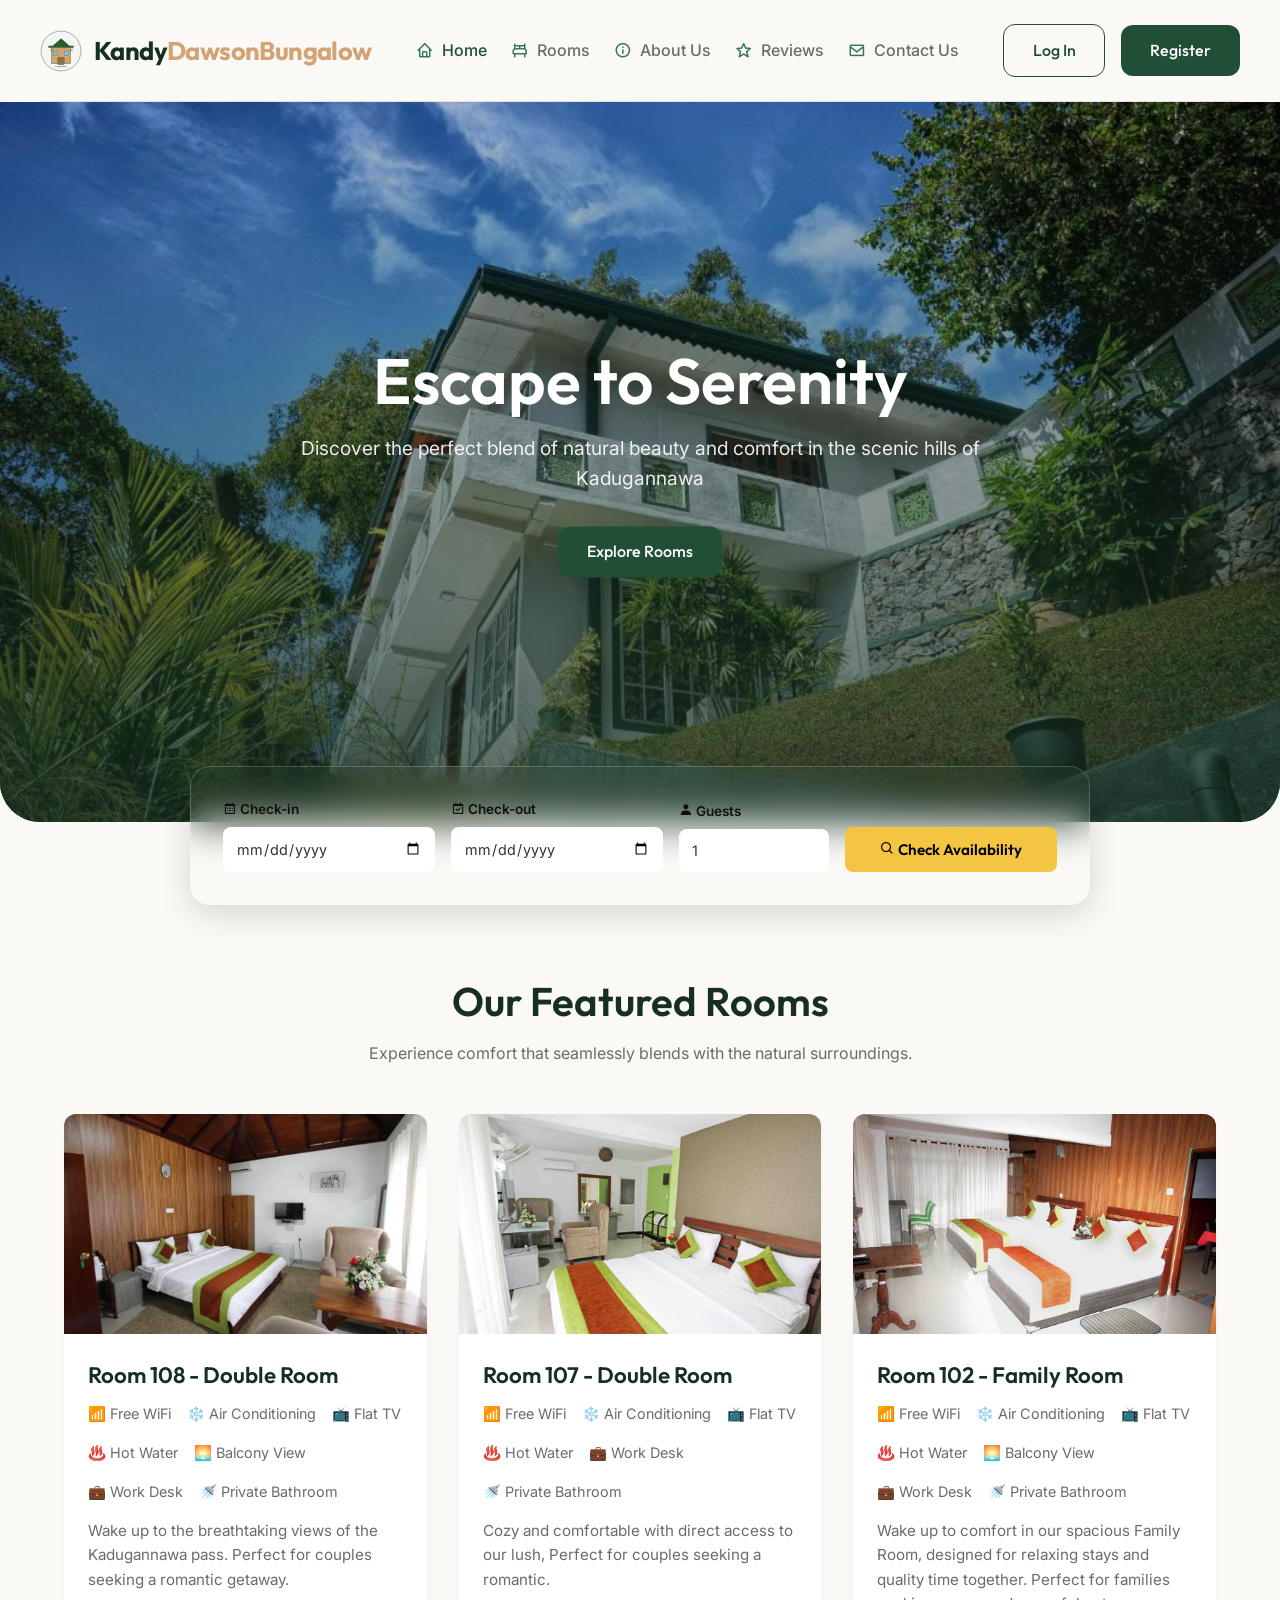
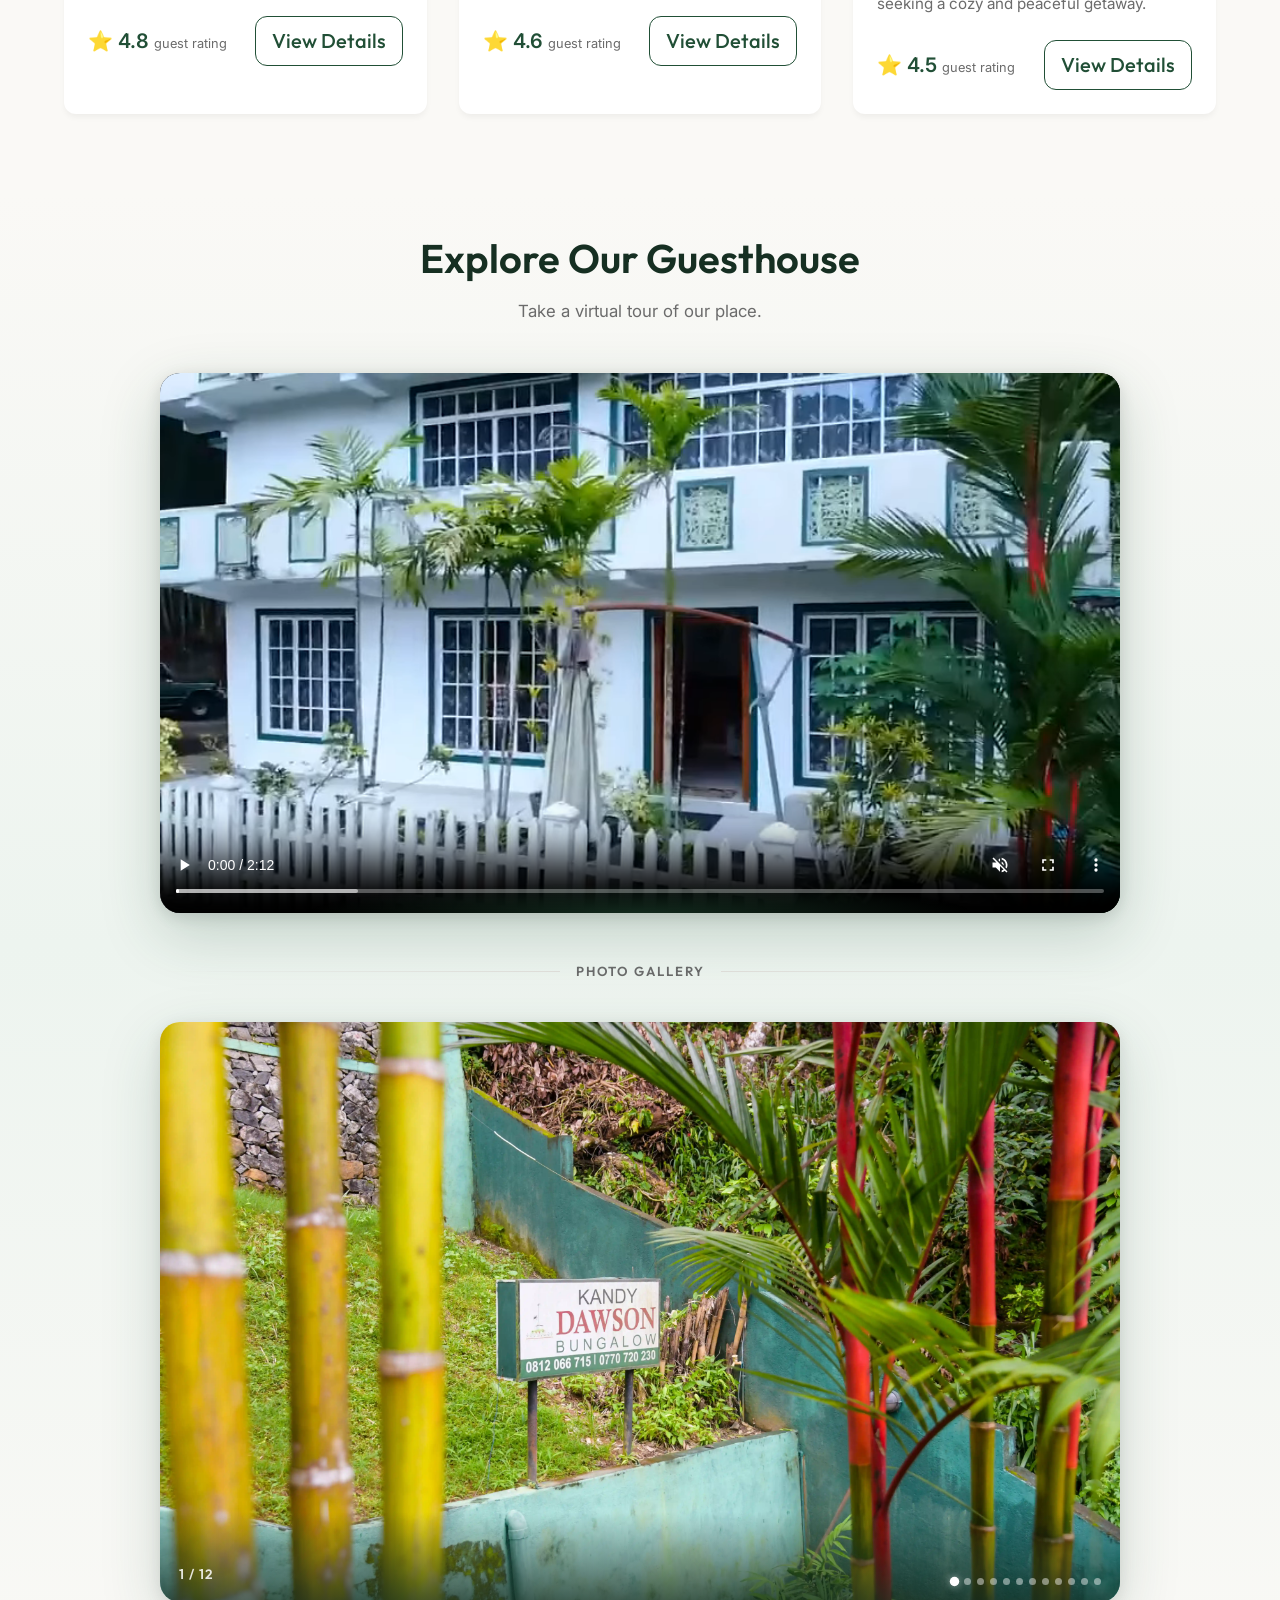
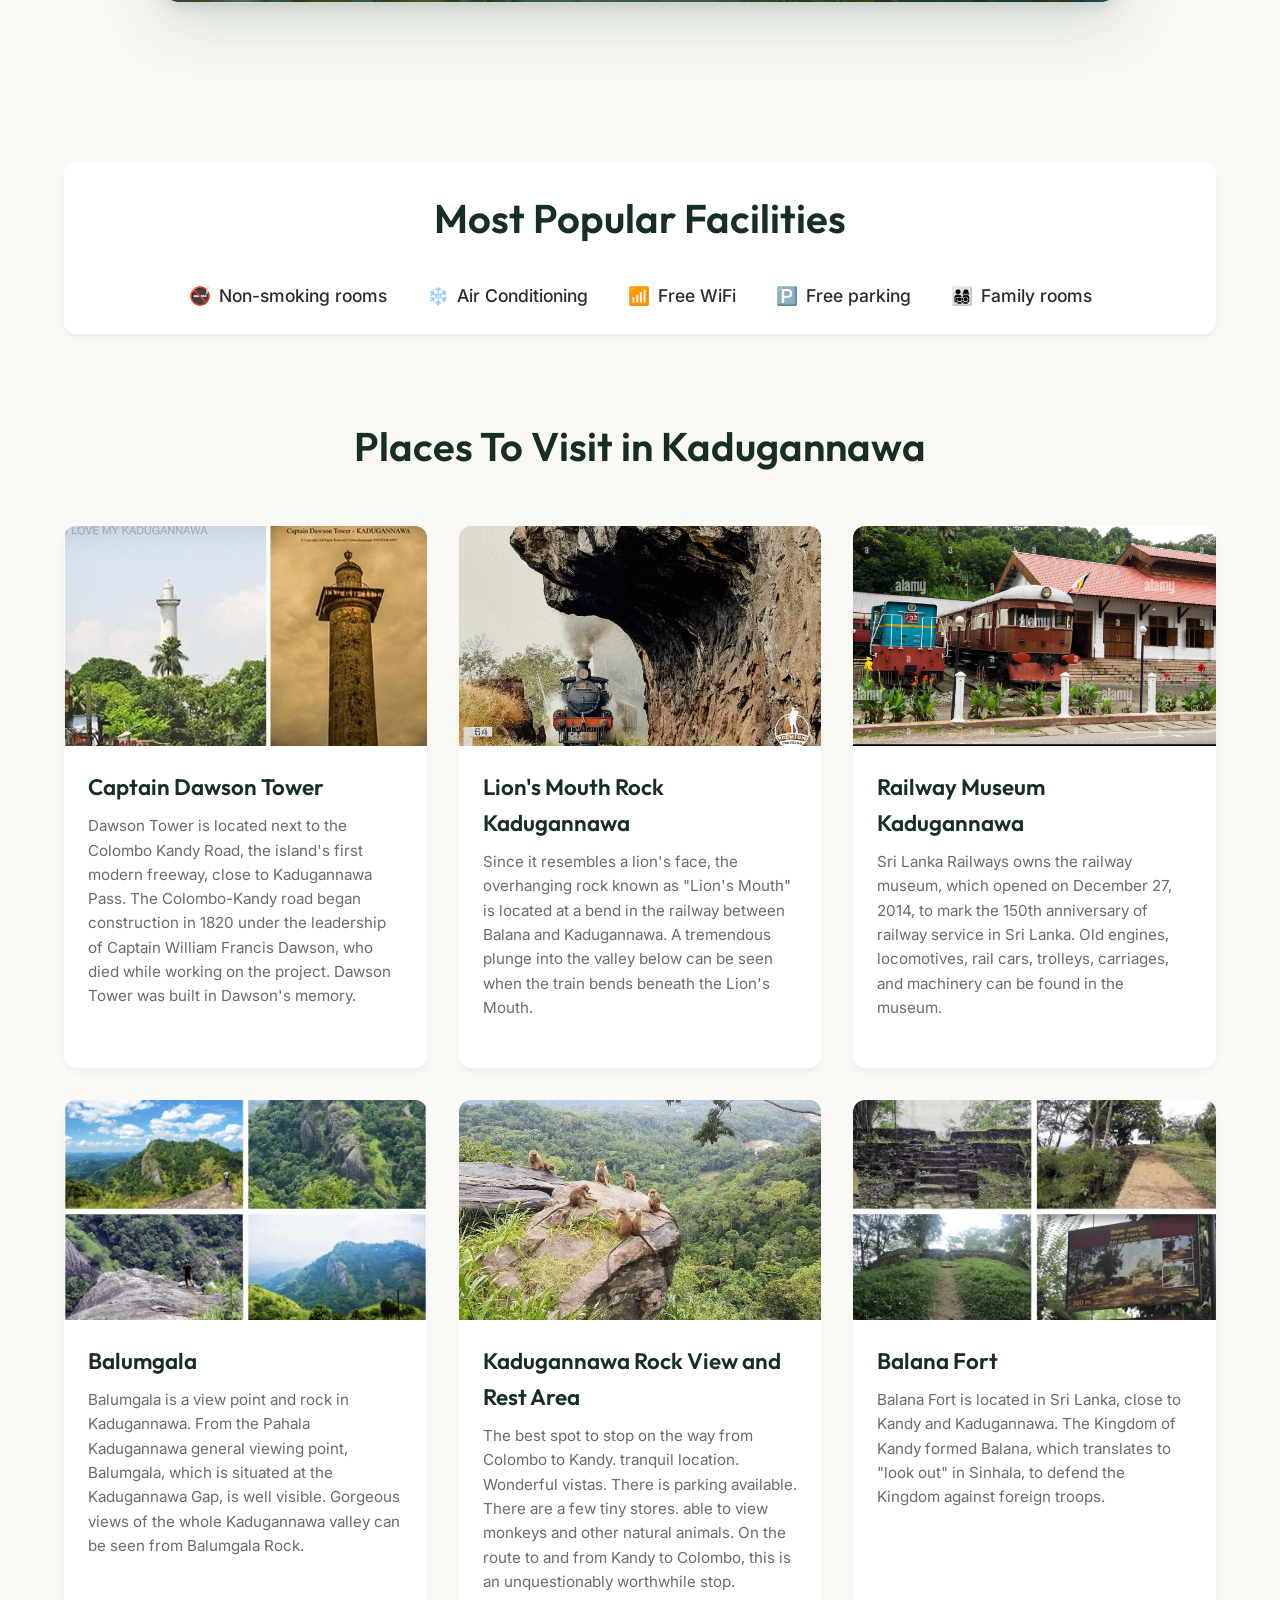
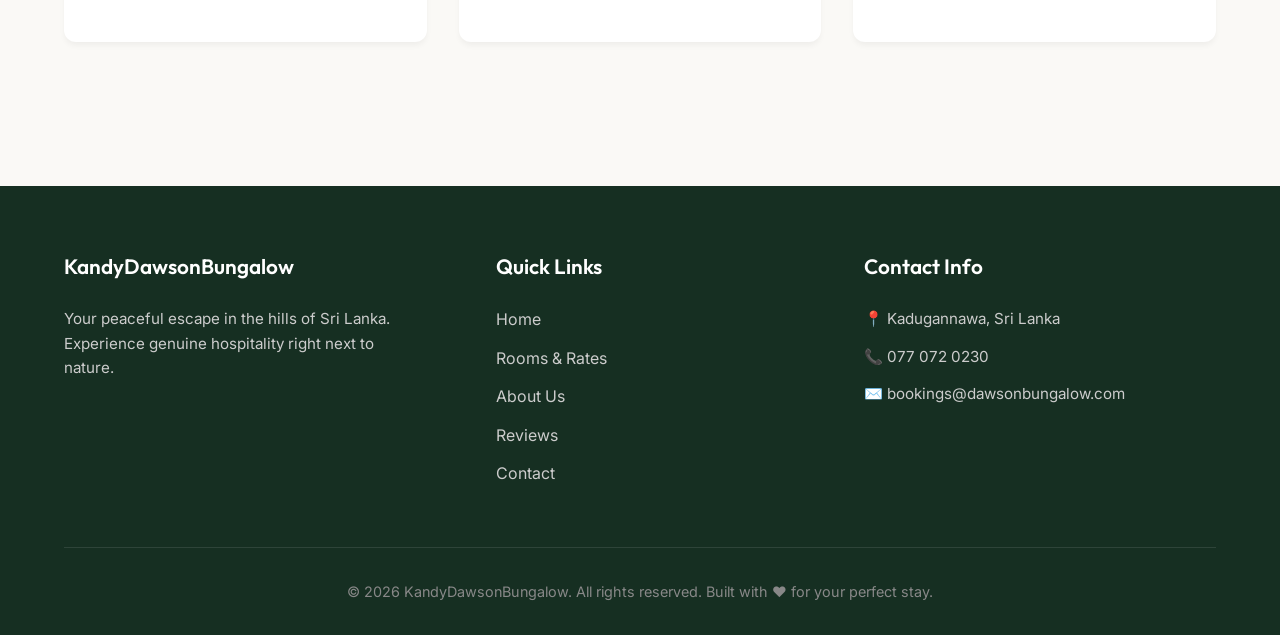
==== commit 2314ace2: "Updated booking form validation" ====
--- a/index.html
+++ b/index.html
@@ -5,9 +5,9 @@
     <meta charset="UTF-8">
     <meta name="viewport" content="width=device-width, initial-scale=1.0">
     
-    <title>Dawson Bungalow | Your Serene Escape in Kadugannawa</title>
+    <title>KandyDawsonBungalow | Your Serene Escape in Kadugannawa</title>
     <meta name="description"
-        content="Experience peace and tranquility at Dawson Bungalow, a premium guesthouse nested in the lush hills of Kadugannawa, Sri Lanka.">
+        content="Experience peace and tranquility at KandyDawsonBungalow, a premium guesthouse nested in the lush hills of Kadugannawa, Sri Lanka.">
     <link rel="stylesheet" href="assets/css/styles.css">
 
     <link rel="icon" type="image/svg+xml" href="assets/images/logo.svg">
@@ -21,8 +21,8 @@
     <nav class="navbar container">
         <div class="nav-brand">
             <a href="index.html">
-                <img src="assets/images/logo.svg" alt="Dawson Bungalow Logo" class="logo">
-                <h1>Dawson<span>Bungalow</span></h1>
+                <img src="assets/images/logo.svg" alt="KandyDawsonBungalow Logo" class="logo">
+                <h1>Kandy<span>DawsonBungalow</span></h1>
             </a>
         </div>
         <button class="mobile-menu-btn" aria-label="Toggle mobile menu">
@@ -48,7 +48,7 @@
         <div class="hero-overlay"></div>
         <div class="hero-slideshow">
             <img src="assets/images/22.webp" alt="Slide 3" class="hero-slide">
-            <img src="assets/images/42375448.jpg" alt="Dawson Bungalow in Kadugannawa" class="hero-slide active">
+            <img src="assets/images/42375448.jpg" alt="KandyDawsonBungalow in Kadugannawa" class="hero-slide active">
             <img src="assets/images/42375411.jpg" alt="Slide 2" class="hero-slide">
             <img src="assets/images/42375443.jpg" alt="Slide 4" class="hero-slide">
             <img src="assets/images/245590404.jpg" alt="Slide 5" class="hero-slide">
@@ -255,7 +255,7 @@
                     muted
                     loop
                     playsinline
-                    aria-label="Dawson Bungalow virtual tour video"
+                    aria-label="KandyDawsonBungalow virtual tour video"
                     class="gh-video"
                 >
                     Your browser does not support the video tag.
@@ -455,7 +455,7 @@
         <div class="container">
             <div class="footer-grid">
                 <div class="footer-col">
-                    <h3>Dawson Bungalow</h3>
+                    <h3>KandyDawsonBungalow</h3>
                     <p>Your peaceful escape in the hills of Sri Lanka. Experience genuine hospitality right next to
                         nature.</p>
                 </div>
@@ -475,7 +475,7 @@
                 </div>
             </div>
             <div class="footer-bottom">
-                &copy; 2026 Dawson Bungalow. All rights reserved. Built with ❤️ for your perfect stay.
+                &copy; 2026 KandyDawsonBungalow. All rights reserved. Built with ❤️ for your perfect stay.
             </div>
         </div>
     </footer>
--- a/assets/css/styles.css
+++ b/assets/css/styles.css
@@ -190,10 +190,12 @@
 }
 
 .nav-brand h1 {
-  font-size: 1.8rem;
-  letter-spacing: -0.5px;
+  font-size: 1.6rem;
+  letter-spacing: -0.6px;
   margin: 0;
   line-height: 1;
+  font-weight: 700;
+  white-space: nowrap;
 }
 
 .nav-brand span {
@@ -202,8 +204,39 @@
 
 .nav-links {
   display: flex;
-  gap: 2rem;
-  align-items: center;
+  gap: 1.5rem;
+  align-items: center;
+}
+
+/* Medium screen adjustments for desktop to prevent navbar wrapping */
+@media (min-width: 1025px) and (max-width: 1200px) {
+  .navbar {
+    padding: 1.2rem 0;
+  }
+  .nav-brand h1 {
+    font-size: 1.35rem;
+    letter-spacing: -0.4px;
+  }
+  .nav-brand img {
+    width: 36px;
+    height: 36px;
+  }
+  .nav-brand a {
+    gap: 0.5rem;
+  }
+  .nav-links {
+    gap: 1rem;
+  }
+  .nav-links li a {
+    font-size: 0.95rem;
+  }
+  .nav-actions {
+    gap: 0.75rem;
+  }
+  .btn {
+    padding: 0.7rem 1.3rem;
+    font-size: 0.9rem;
+  }
 }
 
 .nav-links li a {
@@ -980,7 +1013,7 @@
 
 /* Responsive */
 /* Responsive Navigation (Mobile Sidebar) */
-@media (max-width: 768px) {
+@media (max-width: 1024px) {
   .navbar {
     padding: 1rem 1.5rem;
   }
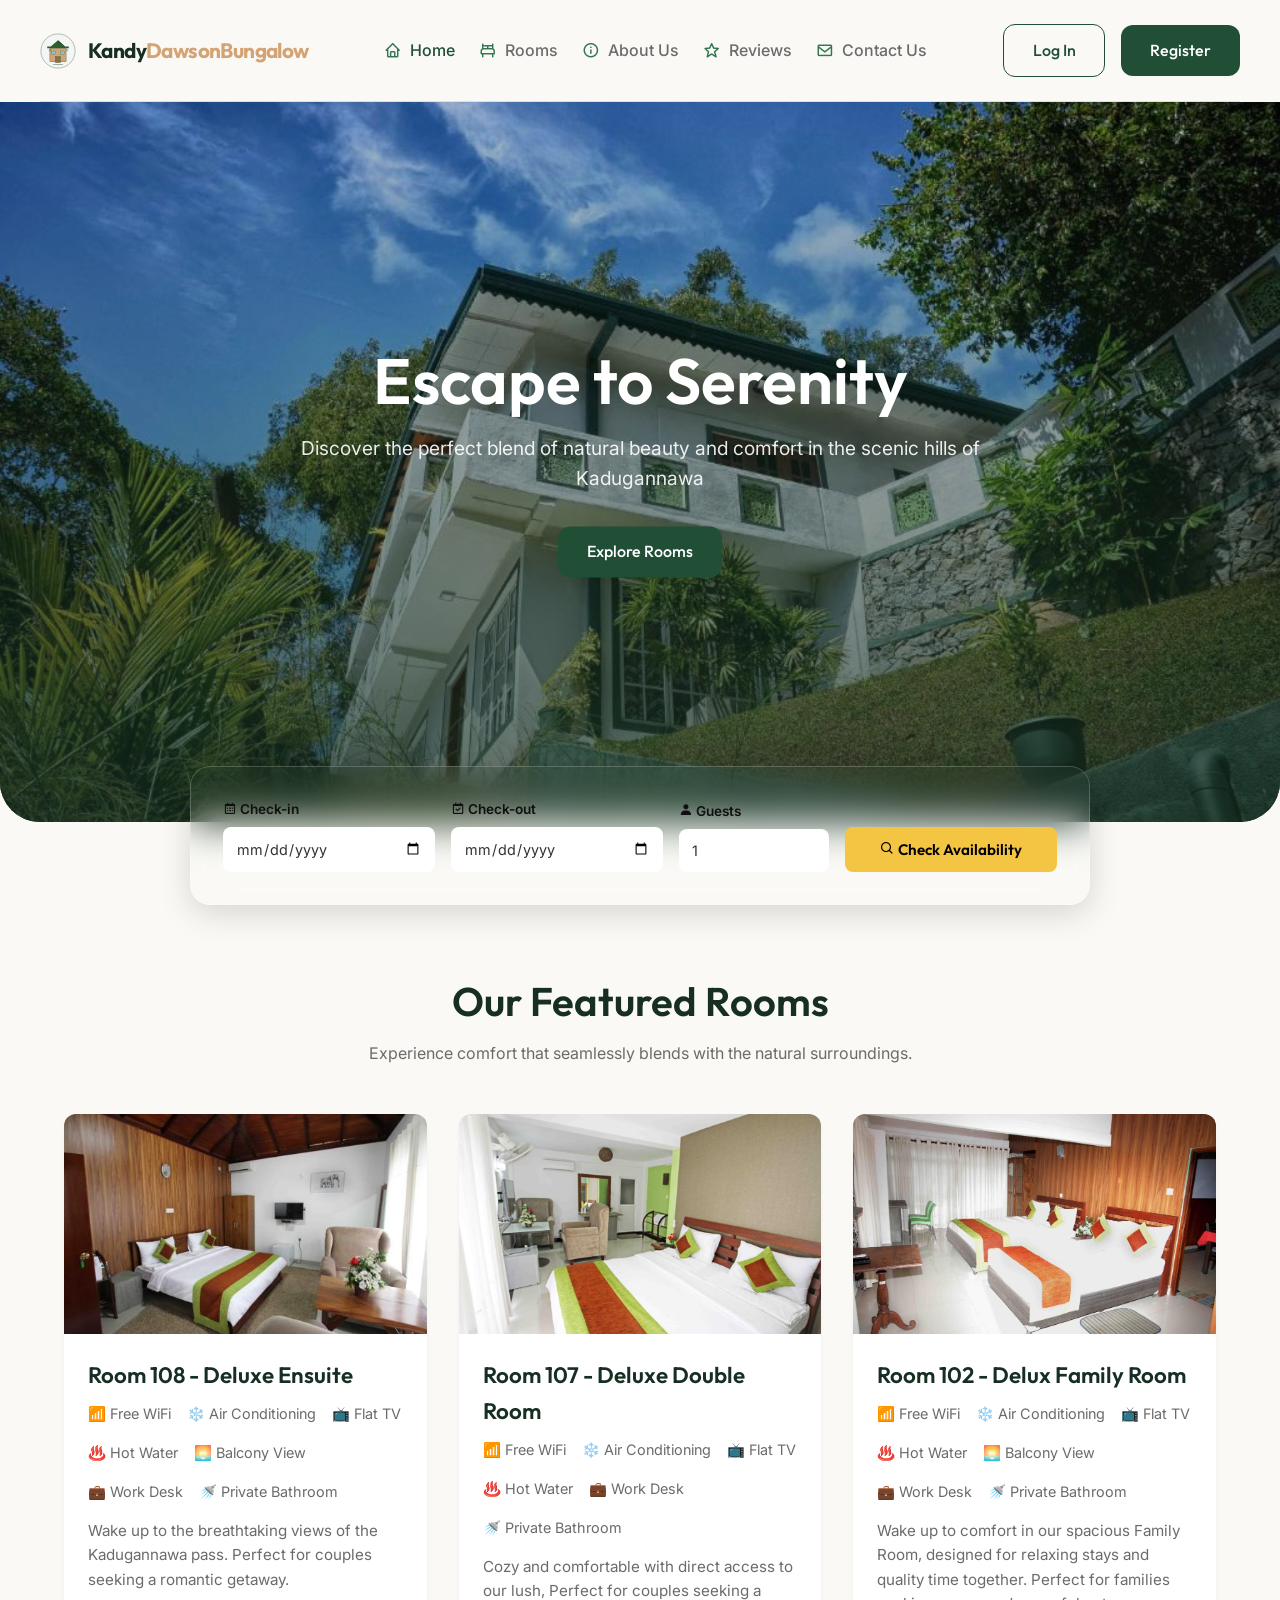
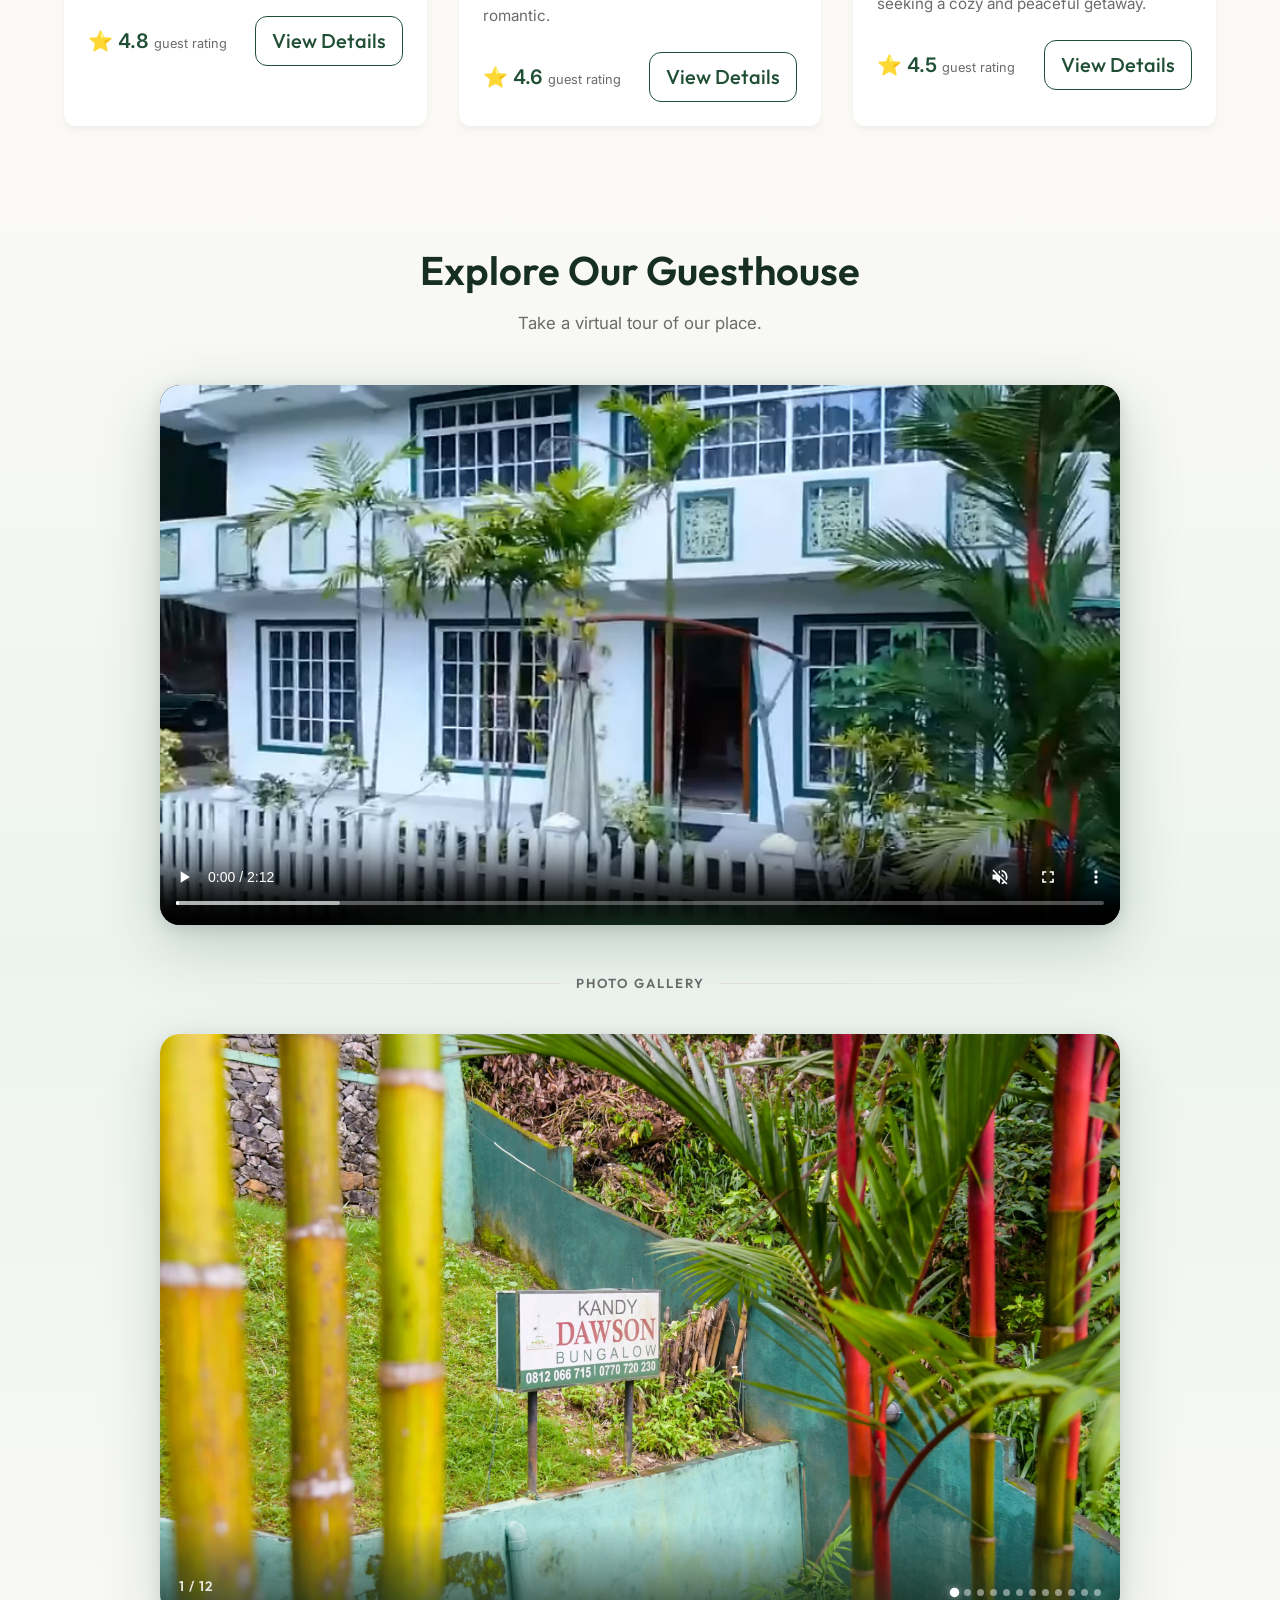
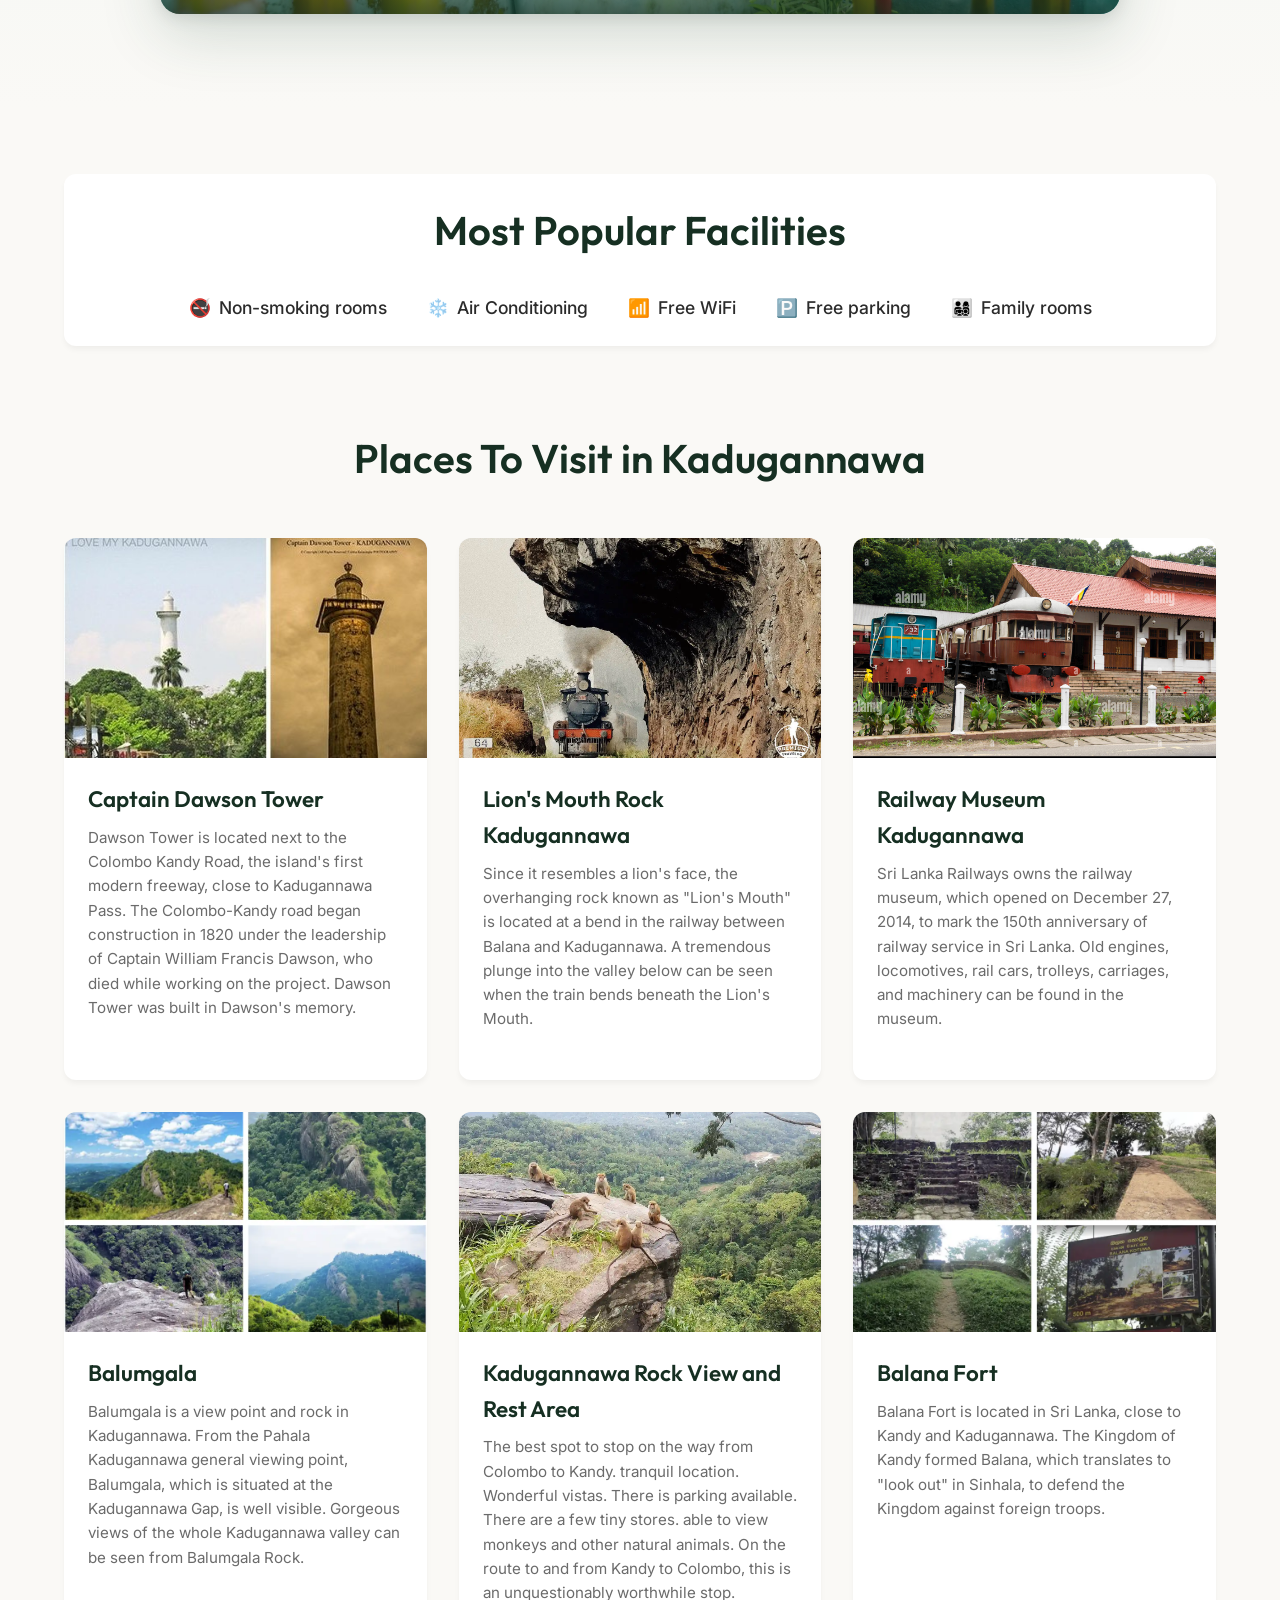
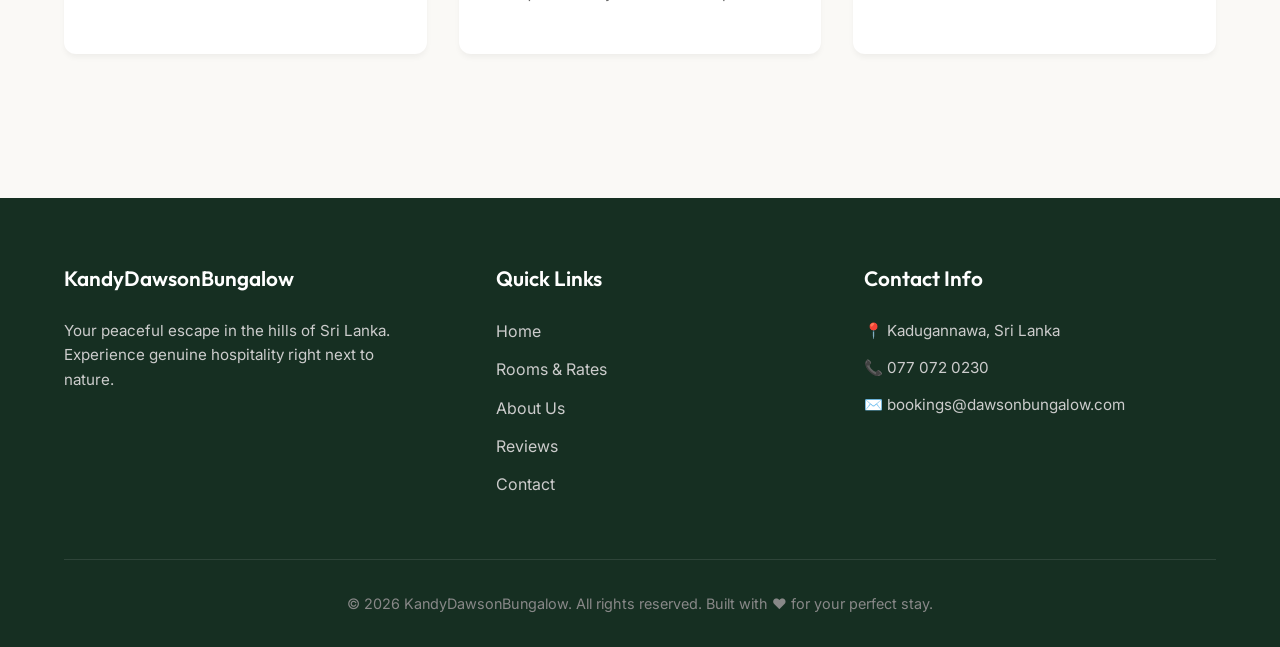
==== commit 1508afd9: "Updated booking form validation" ====
--- a/index.html
+++ b/index.html
@@ -55,12 +55,7 @@
             <img src="assets/images/42375478.jpg" alt="Slide 6" class="hero-slide">
             <img src="assets/images/245596585.jpg" alt="Slide 7" class="hero-slide">
         </div>
-        <button class="slider-arrow slider-prev" aria-label="Previous slide">
-            <i class='bx bx-chevron-left'></i>
-        </button>
-        <button class="slider-arrow slider-next" aria-label="Next slide">
-            <i class='bx bx-chevron-right'></i>
-        </button>
+        
         <div class="hero-content">
             <h1>Escape to Serenity</h1>
             <p>Discover the perfect blend of natural beauty and comfort in the scenic hills of Kadugannawa</p>
@@ -132,7 +127,7 @@
                         style="width: 100%; height: 100%; object-fit: cover;">
                 </div>
                 <div class="room-info">
-                    <h3>Room 108 - Double Room</h3>
+                    <h3>Room 108 - Deluxe Ensuite</h3>
                     <div class="room-features">
                         <span>📶 Free WiFi</span>
                         <span>❄️ Air Conditioning</span>
@@ -163,7 +158,7 @@
                         style="width: 100%; height: 100%; object-fit: cover;">
                 </div>
                 <div class="room-info">
-                    <h3>Room 107 - Double Room</h3>
+                    <h3>Room 107 - Deluxe Double Room</h3>
                     <div class="room-features">
                         <span>📶 Free WiFi</span>
                         <span>❄️ Air Conditioning</span>
@@ -190,7 +185,7 @@
                         style="width: 100%; height: 100%; object-fit: cover;">
                 </div>
                 <div class="room-info">
-                    <h3>Room 102 - Family Room</h3>
+                    <h3>Room 102 - Delux Family Room</h3>
                     <div class="room-features">
                         <span>📶 Free WiFi</span>
                         <span>❄️ Air Conditioning</span>
--- a/assets/css/styles.css
+++ b/assets/css/styles.css
@@ -183,14 +183,14 @@
 }
 
 .nav-brand img {
-  width: 42px;
-  height: 42px;
+  width: 36px;
+  height: 36px;
   display: block;
   object-fit: contain;
 }
 
 .nav-brand h1 {
-  font-size: 1.6rem;
+  font-size: 1.3rem;
   letter-spacing: -0.6px;
   margin: 0;
   line-height: 1;
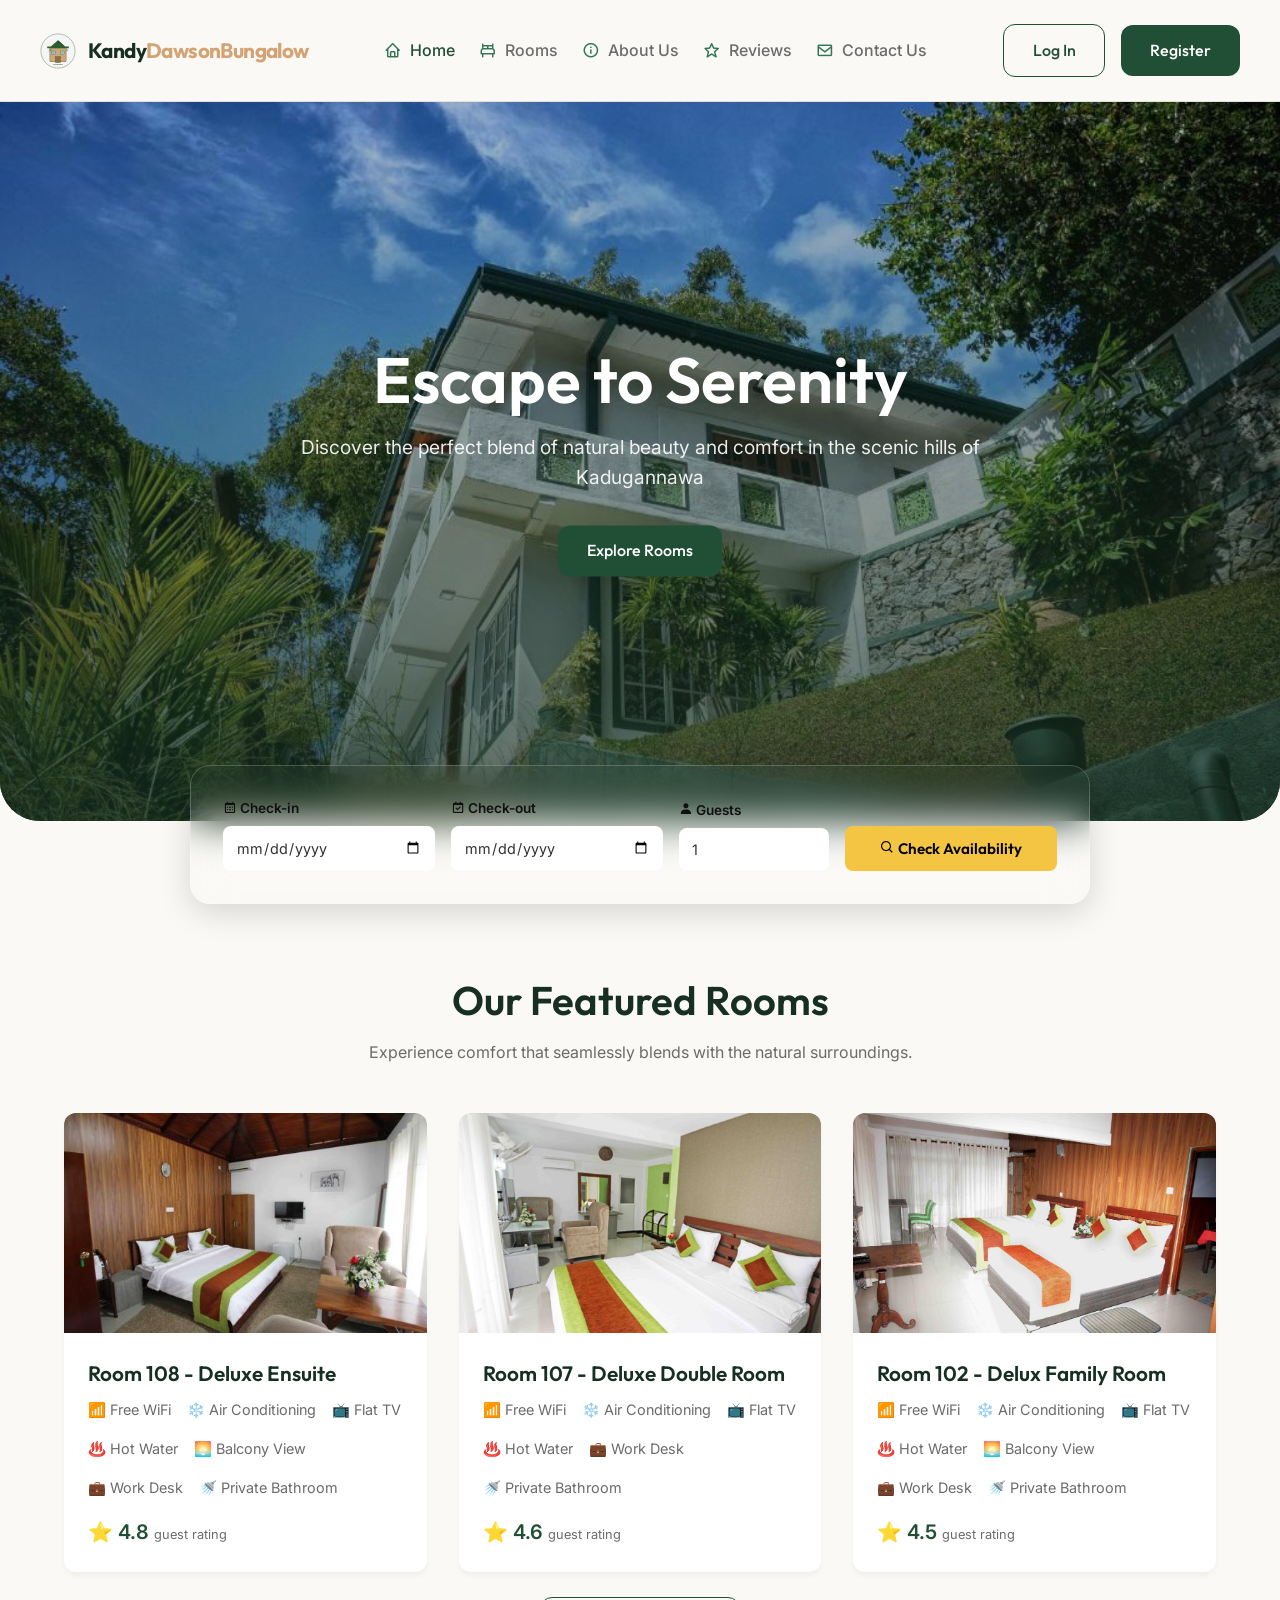
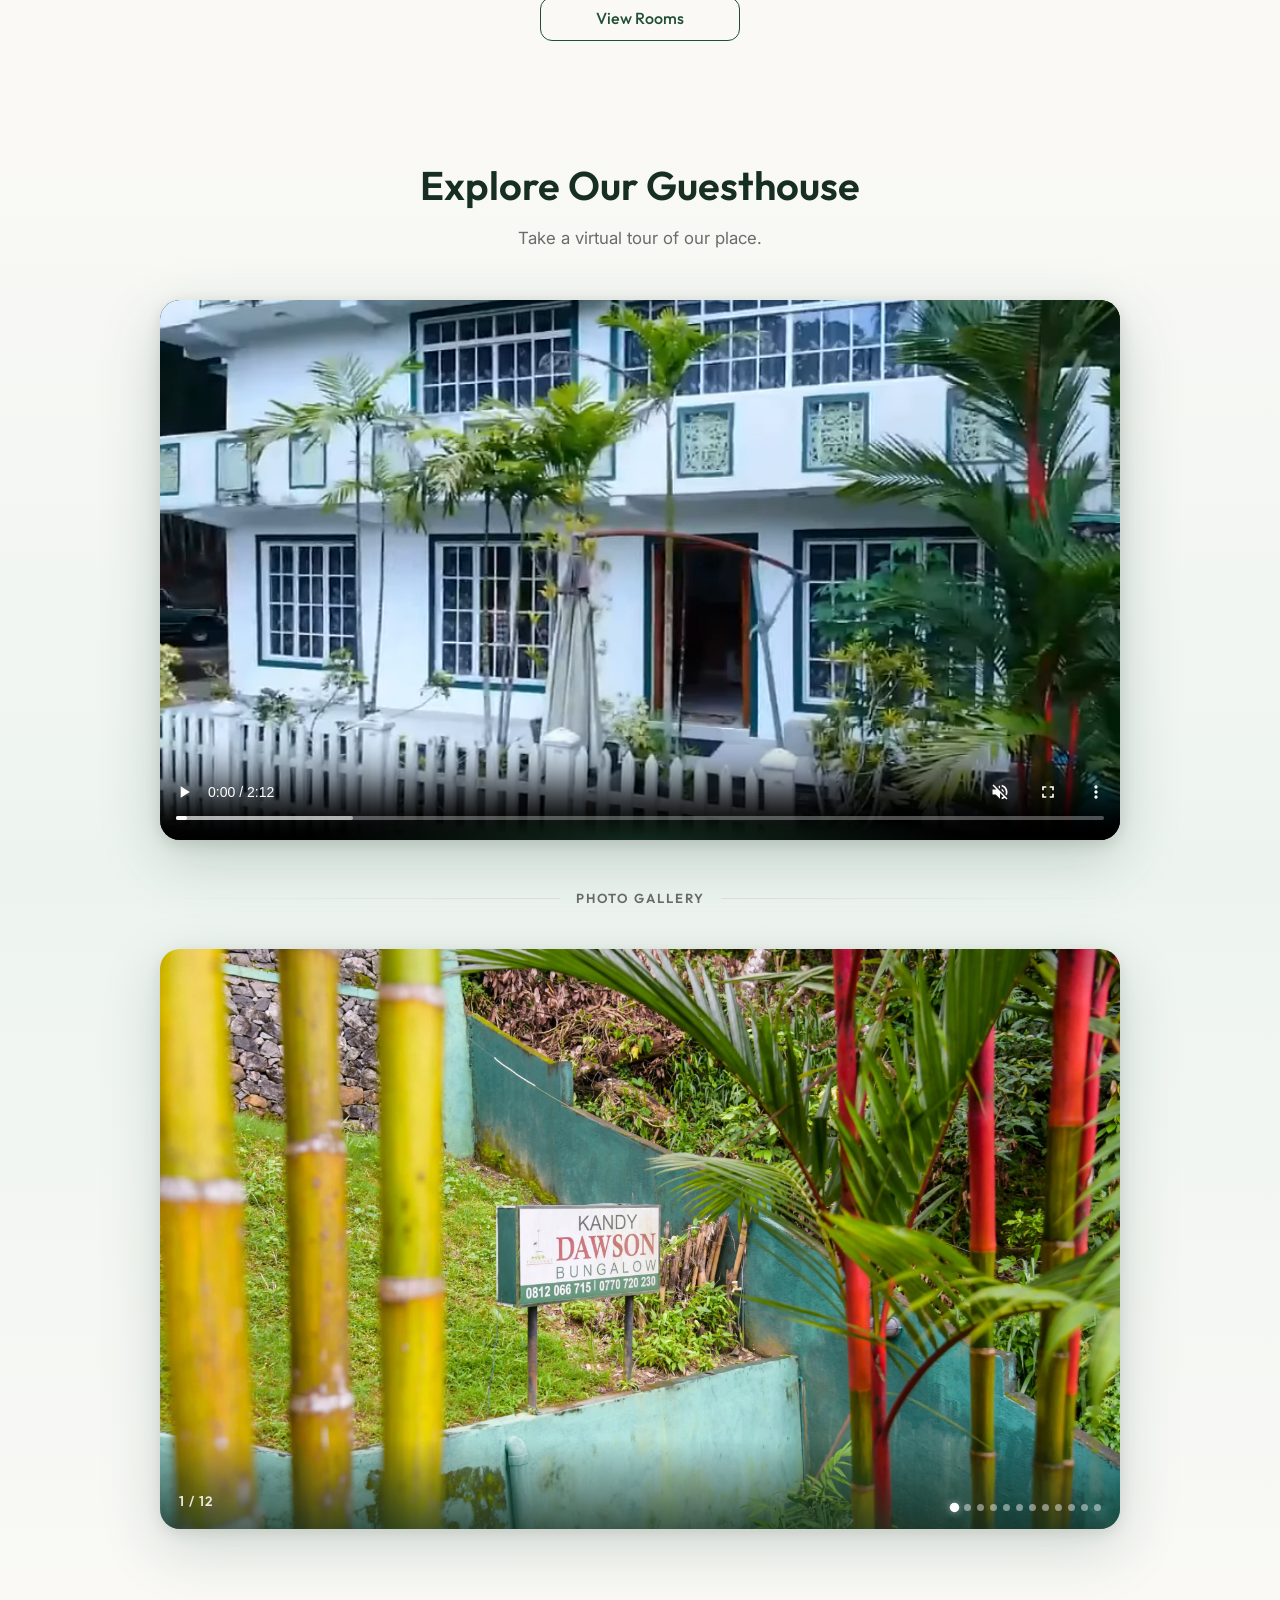
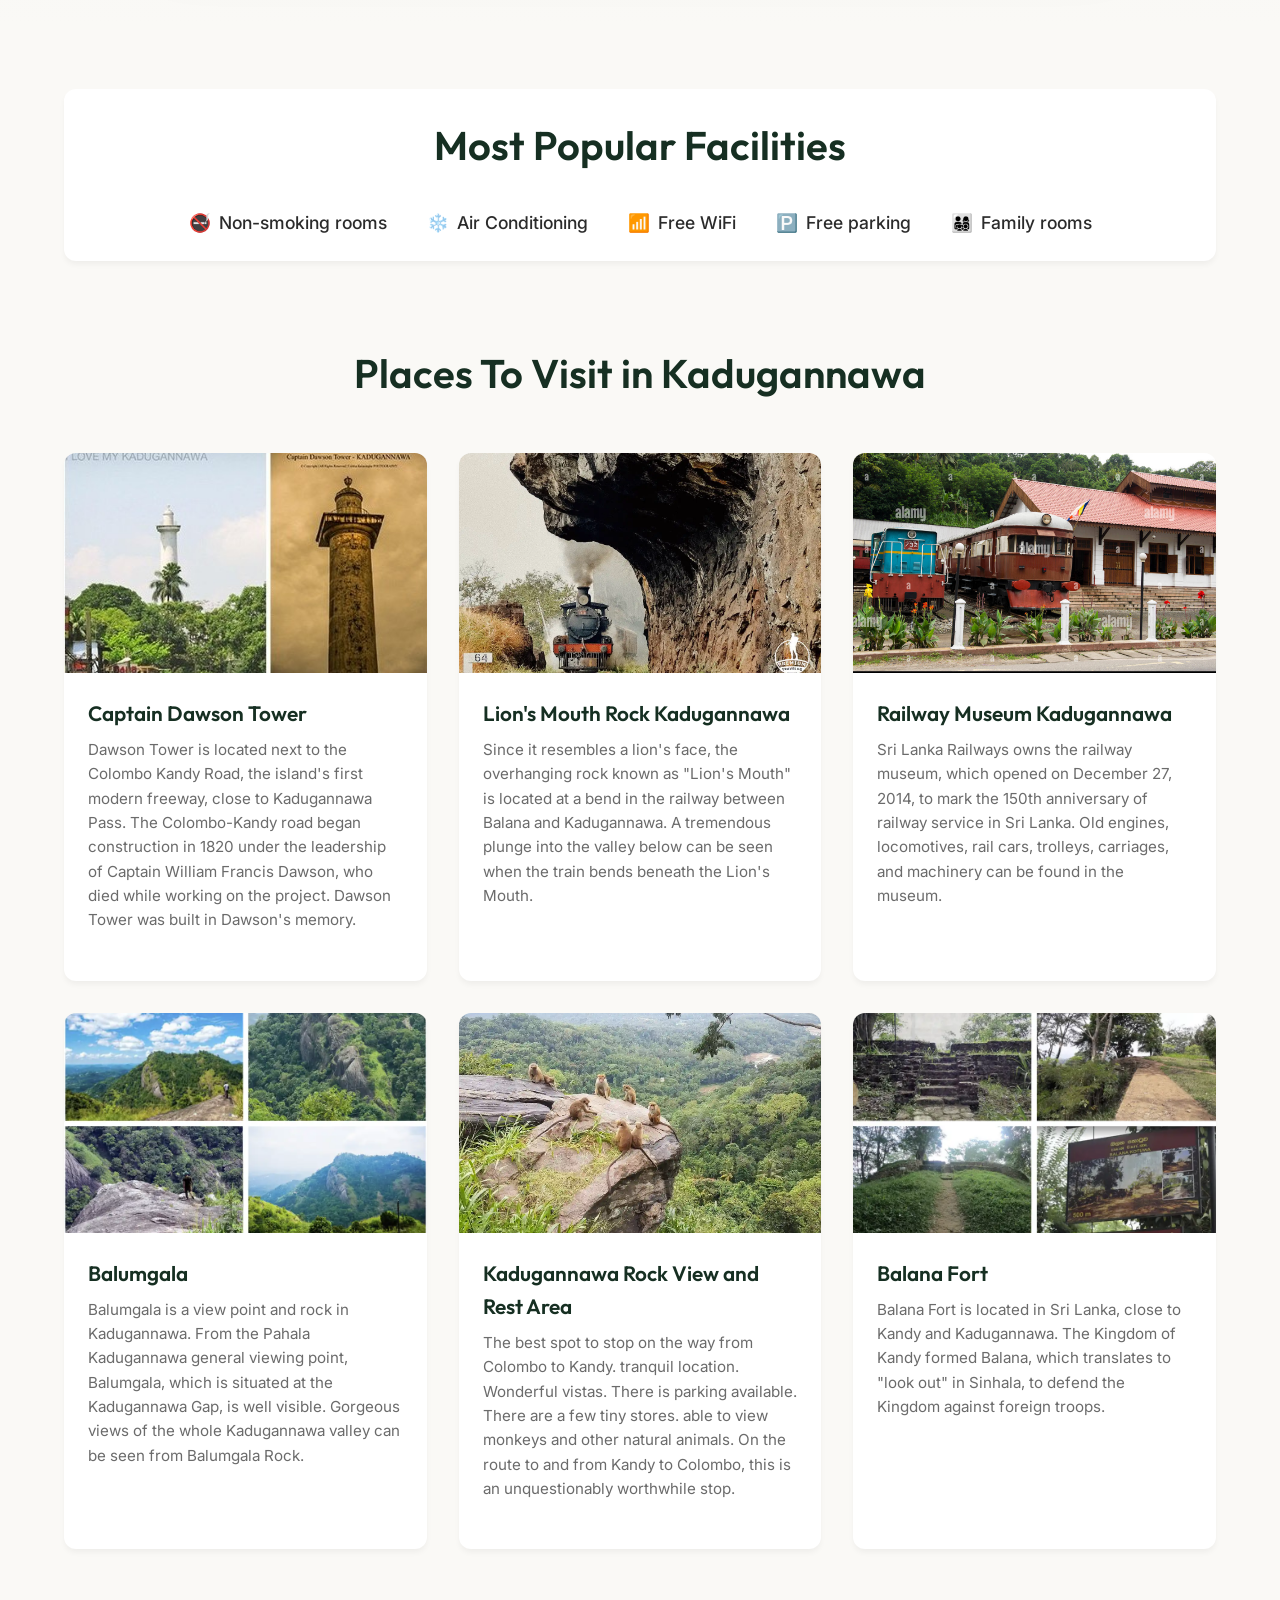
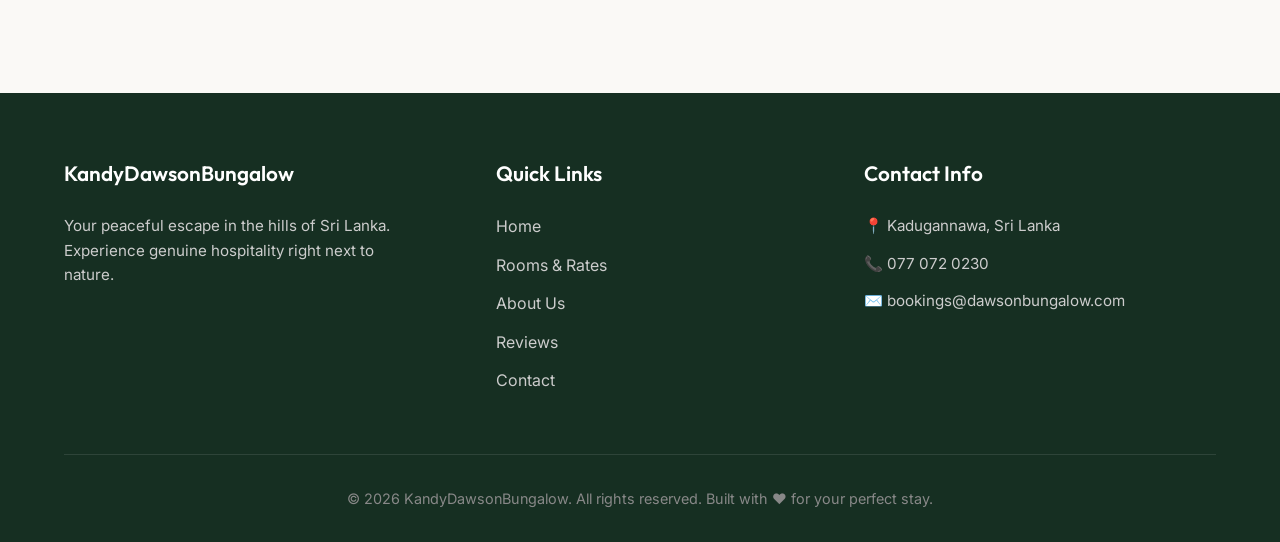
==== commit 12e07a63: "update deployment code" ====
--- a/index.html
+++ b/index.html
@@ -18,33 +18,43 @@
 
 <body>
     <!-- Navbar -->
-    <nav class="navbar container">
-        <div class="nav-brand">
-            <a href="index.html">
-                <img src="assets/images/logo.svg" alt="KandyDawsonBungalow Logo" class="logo">
-                <h1>Kandy<span>DawsonBungalow</span></h1>
-            </a>
-        </div>
-        <button class="mobile-menu-btn" aria-label="Toggle mobile menu">
-            <span></span>
-            <span></span>
-            <span></span>
-        </button>
-        <ul class="nav-links">
-            <li><a href="index.html" class="active">Home</a></li>
-            <li><a href="rooms.html">Rooms</a></li>
-            <li><a href="about.html">About Us</a></li>
-            <li><a href="reviews.html">Reviews</a></li>
-            <li><a href="contact.html">Contact Us</a></li>
-        </ul>
-        <div class="nav-actions">
-            <a href="login.html" class="btn btn-outline">Log In</a>
-            <a href="register.html" class="btn btn-primary">Register</a>
-        </div>
-    </nav>
+    <header class="site-header">
+        <nav class="navbar container">
+            <div class="nav-brand">
+                <a href="index.html">
+                    <img src="assets/images/logo.svg" alt="KandyDawsonBungalow Logo" class="logo">
+                    <h1>Kandy<span>DawsonBungalow</span></h1>
+                </a>
+            </div>
+            <button class="mobile-menu-btn" aria-label="Toggle mobile menu">
+                <span></span>
+                <span></span>
+                <span></span>
+            </button>
+            <ul class="nav-links">
+                <li><a href="index.html" class="active">Home</a></li>
+                <li><a href="rooms.html">Rooms</a></li>
+                <li><a href="about.html">About Us</a></li>
+                <li><a href="reviews.html">Reviews</a></li>
+                <li><a href="contact.html">Contact Us</a></li>
+            </ul>
+            <div class="nav-actions">
+                <a href="login.html" class="btn btn-outline">Log In</a>
+                <a href="register.html" class="btn btn-primary">Register</a>
+            </div>
+        </nav>
+    </header>
 
     <!-- Hero Section -->
     <section class="hero">
+        
+        <div id="promotions-ribbon" class="promotions-ribbon-container">
+            <div id="promotions-ribbon-content" class="promotions-ribbon-content-wrap">
+                <!-- Dynamic promotion content will go here -->
+            </div>
+            <button id="close-promotions-ribbon" aria-label="Close promotion">&times;</button>
+        </div>
+
         <div class="hero-overlay"></div>
         <div class="hero-slideshow">
             <img src="assets/images/22.webp" alt="Slide 3" class="hero-slide">
@@ -137,14 +147,12 @@
                         <span>💼 Work Desk</span>
                         <span>🚿 Private Bathroom</span>
                     </div>
-                    <p style="color: var(--text-light); font-size: 0.95rem; margin-bottom: 1.5rem;">
-                        Wake up to the breathtaking views of the Kadugannawa pass. Perfect for couples seeking a
-                        romantic getaway.
-                    </p>
+
+                    
                     <div class="room-price">
                         <span>⭐ 4.8 <small style="font-size:0.8rem; color:var(--text-light); font-weight:normal;">guest
                                 rating</small></span>
-                        <a href="rooms.html" class="btn btn-outline" style="padding: 0.5rem 1rem;">View Details</a>
+
                     </div>
                 </div>
             </div>
@@ -167,13 +175,11 @@
                         <span>💼 Work Desk</span>
                         <span>🚿 Private Bathroom</span>
                     </div>
-                    <p style="color: var(--text-light); font-size: 0.95rem; margin-bottom: 1.5rem;">
-                        Cozy and comfortable with direct access to our lush, Perfect for couples seeking a romantic.
-                    </p>
+
                     <div class="room-price">
                         <span>⭐ 4.6 <small style="font-size:0.8rem; color:var(--text-light); font-weight:normal;">guest
                                 rating</small></span>
-                        <a href="rooms.html" class="btn btn-outline" style="padding: 0.5rem 1rem;">View Details</a>
+                       
                     </div>
                 </div>
             </div>
@@ -195,17 +201,23 @@
                         <span>💼 Work Desk</span>
                         <span>🚿 Private Bathroom</span>
                     </div>
-                    <p style="color: var(--text-light); font-size: 0.95rem; margin-bottom: 1.5rem;">
-                        Wake up to comfort in our spacious Family Room, designed for relaxing stays and quality time together. Perfect for families seeking a cozy and peaceful getaway.
-                    </p>
                     <div class="room-price">
-                        <span>⭐ 4.5 <small style="font-size:0.8rem; color:var(--text-light); font-weight:normal;">guest
+                        <span>⭐ 4.5 <small style="font-size:0.8rem; color:var(--text-light); font-weight:normal; ">guest
                                 rating</small></span>
-                        <a href="rooms.html" class="btn btn-outline" style="padding: 0.5rem 1rem;">View Details</a>
-                    </div>
-                </div>
-            </div>
-        </div>
+                       
+                    </div>
+                </div>
+            </div>
+            
+        </div>
+        <br>
+        <div style="text-align: center;">
+  <a href="rooms.html" 
+     class="btn btn-outline" 
+     style="padding: 0.5rem 3rem; display: inline-block; width: 200px; text-align: center;">
+    View Rooms
+  </a>
+</div>
     </section>
 
     <!-- Promotions Section -->
@@ -475,10 +487,7 @@
         </div>
     </footer>
 
-    <!-- Back to Top Button -->
-    <button id="backToTop" class="back-to-top" aria-label="Back to top">
-        <i class='bx bx-chevron-up'></i>
-    </button>
+
 
     <script src="assets/js/custom-alert.js"></script>
     <script src="assets/js/main.js"></script>
--- a/assets/css/styles.css
+++ b/assets/css/styles.css
@@ -162,13 +162,57 @@
   font-size: 0.9rem;
 }
 
+/* Site Header Wrapper */
+.site-header {
+  position: sticky;
+  top: 0;
+  z-index: 1000;
+  width: 100%;
+  transition: all 0.4s cubic-bezier(0.4, 0, 0.2, 1);
+}
+
+.site-header::before {
+  content: '';
+  position: absolute;
+  top: 0;
+  left: 0;
+  width: 100%;
+  height: 100%;
+  background-color: var(--bg-color);
+  border-bottom: 1px solid var(--border-color);
+  z-index: -1;
+  transition: all 0.4s cubic-bezier(0.4, 0, 0.2, 1);
+}
+
+/* Scrolled Sticky State - Premium Floating Oval/Pill Shape */
+.site-header.scrolled {
+  top: 1rem;
+  width: 95%;
+  max-width: 2500px;
+  margin: 0 auto;
+  border-radius: 50px;
+  box-shadow: 0 10px 30px rgba(22, 47, 34, 0.12), 0 1px 8px rgba(0, 0, 0, 0.04);
+}
+
+.site-header.scrolled::before {
+  background-color: rgba(250, 249, 246, 0.85); /* Matches --bg-color #faf9f6 but translucent */
+  backdrop-filter: blur(12px);
+  -webkit-backdrop-filter: blur(12px);
+  border: 1px solid rgba(33, 79, 54, 0.15); /* Elegant warm green border */
+  border-radius: 50px;
+}
+
 /* Navbar */
 .navbar {
   display: flex;
   justify-content: space-between;
   align-items: center;
   padding: 1.5rem 0;
-  border-bottom: 1px solid var(--border-color);
+  transition: padding 0.4s cubic-bezier(0.4, 0, 0.2, 1);
+}
+
+.site-header.scrolled .navbar {
+  padding: 0.75rem 2rem;
 }
 
 .nav-brand {
@@ -809,7 +853,7 @@
 }
 
 .room-info h3 {
-  font-size: 1.4rem;
+  font-size: 1.3rem;
   margin-bottom: 0.5rem;
 }
 
@@ -951,46 +995,7 @@
   font-size: 0.9rem;
 }
 
-/* Back to Top Button */
-.back-to-top {
-  position: fixed;
-  bottom: 2rem;
-  right: 2rem;
-  width: 50px;
-  height: 50px;
-  background-color: rgba(33, 79, 54, 0.4);
-  color: white;
-  border: none;
-  border-radius: 50%;
-  cursor: pointer;
-  display: none;
-  align-items: center;
-  justify-content: center;
-  font-size: 1.5rem;
-  box-shadow: var(--shadow-md);
-  transition: all 0.3s ease;
-  z-index: 999;
-  backdrop-filter: blur(10px);
-}
-
-.back-to-top.show {
-  display: flex;
-}
-
-.back-to-top:hover {
-  background-color: rgba(22, 47, 34, 0.6);
-  transform: translateY(-5px);
-  box-shadow: 0 12px 40px rgba(0, 0, 0, 0.2);
-}
-
-@media (max-width: 600px) {
-  .back-to-top {
-    bottom: 1.5rem;
-    right: 1.5rem;
-    width: 45px;
-    height: 45px;
-  }
-}
+
 
 /* Mobile Menu Button */
 .mobile-menu-btn {
@@ -1016,6 +1021,14 @@
 @media (max-width: 1024px) {
   .navbar {
     padding: 1rem 1.5rem;
+  }
+
+  .site-header.scrolled {
+    width: 92%;
+  }
+
+  .site-header.scrolled .navbar {
+    padding: 0.6rem 1.25rem;
   }
 
   .mobile-menu-btn {
@@ -1139,7 +1152,7 @@
     height: 100%;
     background: rgba(0,0,0,0.5);
     backdrop-filter: blur(4px);
-    z-index: 1000;
+    z-index: 999;
     opacity: 0;
     visibility: hidden;
     transition: all 0.3s ease;
@@ -1261,4 +1274,307 @@
   .modal-form .form-row {
     flex-direction: column;
   }
+}
+
+/* =============================================
+   Promotions Ribbon - High-End Premium Styling
+   ============================================= */
+@keyframes ShiftingGradient {
+  0% { background-position: 0% 50%; }
+  50% { background-position: 100% 50%; }
+  100% { background-position: 0% 50%; }
+}
+
+@keyframes ribbonSlideDown {
+  from { transform: translateY(-100%); opacity: 0; }
+  to { transform: translateY(0); opacity: 1; }
+}
+
+@keyframes pulseRed {
+  0% {
+    transform: scale(0.95);
+    box-shadow: 0 0 0 0 rgba(255, 255, 255, 0.6);
+  }
+  70% {
+    transform: scale(1);
+    box-shadow: 0 0 0 8px rgba(255, 255, 255, 0);
+  }
+  100% {
+    transform: scale(0.95);
+    box-shadow: 0 0 0 0 rgba(255, 255, 255, 0);
+  }
+}
+
+.promotions-ribbon-container {
+  background: linear-gradient(-45deg, var(--primary-dark), var(--primary), var(--secondary), var(--primary-light));
+  background-size: 400% 400%;
+  color: white;
+  padding: 10px 0;
+  font-family: 'Outfit', sans-serif;
+  font-size: 0.92rem;
+  font-weight: 500;
+  position: relative;
+  z-index: 100;
+  overflow: hidden;
+  box-shadow: 0 4px 20px rgba(0, 0, 0, 0.15);
+  display: none; /* Triggered by active class in JS */
+  align-items: center;
+  border-bottom: 1px solid rgba(255, 255, 255, 0.15);
+  width: 100%;
+}
+
+.promotions-ribbon-container.active {
+  display: flex;
+  animation: ShiftingGradient 15s ease infinite, ribbonSlideDown 0.6s cubic-bezier(0.16, 1, 0.3, 1) forwards;
+}
+
+.promotions-ribbon-content-wrap {
+  width: calc(100% - 60px);
+  margin: 0 auto;
+  display: flex;
+  flex-wrap: wrap;
+  align-items: center;
+  justify-content: center;
+  gap: 12px;
+  padding: 2px 20px 2px 10px;
+}
+
+/* Pulsing Live Dot & Tag */
+.promo-badge {
+  display: flex;
+  align-items: center;
+  gap: 6px;
+  background: rgba(255, 255, 255, 0.15);
+  border: 1px solid rgba(255, 255, 255, 0.25);
+  padding: 4px 10px;
+  border-radius: 20px;
+  font-size: 0.72rem;
+  font-weight: 700;
+  text-transform: uppercase;
+  letter-spacing: 0.8px;
+  user-select: none;
+}
+
+.live-dot-pulse {
+  width: 7px;
+  height: 7px;
+  background-color: #fff;
+  border-radius: 50%;
+  animation: pulseRed 1.8s infinite;
+}
+
+.promo-description {
+  line-height: 1.4;
+  text-align: center;
+}
+
+.promo-description strong {
+  font-weight: 700;
+  color: #fff;
+}
+
+/* Copy Promo Code Pill */
+.promo-code-wrapper {
+  position: relative;
+  display: inline-flex;
+  align-items: center;
+  background: rgba(255, 255, 255, 0.2);
+  border: 1px dashed rgba(255, 255, 255, 0.45);
+  border-radius: 6px;
+  padding: 3px 10px;
+  cursor: pointer;
+  font-weight: 700;
+  letter-spacing: 0.5px;
+  transition: all 0.3s cubic-bezier(0.4, 0, 0.2, 1);
+  user-select: none;
+  font-size: 0.85rem;
+}
+
+.promo-code-wrapper:hover {
+  background: #ffffff;
+  color: var(--primary-dark);
+  border-color: #ffffff;
+  box-shadow: 0 0 10px rgba(255, 255, 255, 0.5);
+  transform: scale(1.05);
+}
+
+.promo-code-wrapper:active {
+  transform: scale(0.95);
+}
+
+.copy-tooltip {
+  position: absolute;
+  bottom: calc(100% + 8px);
+  left: 50%;
+  transform: translateX(-50%) translateY(4px);
+  background: var(--primary-dark);
+  color: white;
+  font-size: 0.75rem;
+  padding: 4px 8px;
+  border-radius: 4px;
+  white-space: nowrap;
+  opacity: 0;
+  visibility: hidden;
+  transition: all 0.2s cubic-bezier(0.4, 0, 0.2, 1);
+  box-shadow: 0 4px 10px rgba(0, 0, 0, 0.2);
+  pointer-events: none;
+  z-index: 150;
+  font-weight: 500;
+}
+
+.copy-tooltip::after {
+  content: '';
+  position: absolute;
+  top: 100%;
+  left: 50%;
+  transform: translateX(-50%);
+  border: 4px solid transparent;
+  border-top-color: var(--primary-dark);
+}
+
+.promo-code-wrapper:hover .copy-tooltip {
+  opacity: 1;
+  visibility: visible;
+  transform: translateX(-50%) translateY(0);
+}
+
+.promo-code-wrapper.copied {
+  background: #28a745 !important;
+  color: white !important;
+  border-color: #28a745 !important;
+}
+
+.promo-divider {
+  opacity: 0.3;
+  margin: 0 4px;
+}
+
+.promo-secondary-text {
+  font-size: 0.85rem;
+  opacity: 0.95;
+}
+
+.promo-phone {
+  font-size: 0.85rem;
+  font-weight: 600;
+  color: #fff;
+  display: inline-flex;
+  align-items: center;
+  gap: 4px;
+  background: rgba(255, 255, 255, 0.1);
+  padding: 3px 8px;
+  border-radius: 4px;
+}
+
+#close-promotions-ribbon {
+  background: rgba(255, 255, 255, 0.1);
+  border: none;
+  color: white;
+  position: absolute;
+  right: 15px;
+  top: 50%;
+  transform: translateY(-50%);
+  cursor: pointer;
+  font-size: 1.1rem;
+  width: 26px;
+  height: 26px;
+  border-radius: 50%;
+  display: flex;
+  align-items: center;
+  justify-content: center;
+  z-index: 120;
+  transition: all 0.3s cubic-bezier(0.4, 0, 0.2, 1);
+  line-height: 1;
+}
+
+#close-promotions-ribbon:hover {
+  background: #ff4d4d;
+  color: white;
+  transform: translateY(-50%) rotate(90deg) scale(1.1);
+  box-shadow: 0 0 10px rgba(255, 77, 77, 0.5);
+}
+
+/* Custom Promo Toast styling */
+.promo-toast-container {
+  position: fixed;
+  bottom: 25px;
+  right: 25px;
+  z-index: 10000;
+  display: flex;
+  flex-direction: column;
+  gap: 10px;
+  pointer-events: none;
+}
+
+.promo-toast {
+  background: rgba(22, 47, 34, 0.95);
+  backdrop-filter: blur(12px);
+  -webkit-backdrop-filter: blur(12px);
+  border: 1px solid rgba(212, 163, 115, 0.3);
+  color: white;
+  padding: 14px 20px;
+  border-radius: 10px;
+  box-shadow: 0 10px 30px rgba(0, 0, 0, 0.25);
+  display: flex;
+  align-items: center;
+  gap: 10px;
+  font-family: 'Outfit', sans-serif;
+  font-size: 0.92rem;
+  pointer-events: auto;
+  transform: translateY(80px);
+  opacity: 0;
+  animation: slideInToast 0.4s cubic-bezier(0.175, 0.885, 0.32, 1.275) forwards;
+  transition: opacity 0.4s ease, transform 0.4s ease;
+}
+
+@keyframes slideInToast {
+  to {
+    transform: translateY(0);
+    opacity: 1;
+  }
+}
+
+.promo-toast i {
+  color: var(--secondary);
+  font-size: 1.3rem;
+}
+
+/* Hide fallback overlay rule */
+.promotions-ribbon-container::after {
+  display: none;
+}
+
+/* Mobile responsive design for the ribbon */
+@media (max-width: 991px) {
+  .promotions-ribbon-content-wrap {
+    gap: 8px;
+    font-size: 0.85rem;
+    padding: 6px 15px 6px 0px;
+  }
+}
+
+@media (max-width: 768px) {
+  .promo-divider,
+  .promo-secondary-text,
+  .promo-phone {
+    display: none !important;
+  }
+  .promotions-ribbon-content-wrap {
+    flex-direction: row !important;
+    flex-wrap: wrap !important;
+    align-items: center !important;
+    justify-content: center !important;
+    gap: 6px 8px !important;
+    padding: 4px 35px 4px 10px !important; /* Leave safe room for close button */
+    font-size: 0.8rem !important;
+  }
+  .promo-badge {
+    padding: 2px 6px !important;
+    font-size: 0.65rem !important;
+    gap: 4px !important;
+  }
+  .promo-code-wrapper {
+    padding: 2px 6px !important;
+    font-size: 0.72rem !important;
+  }
 }
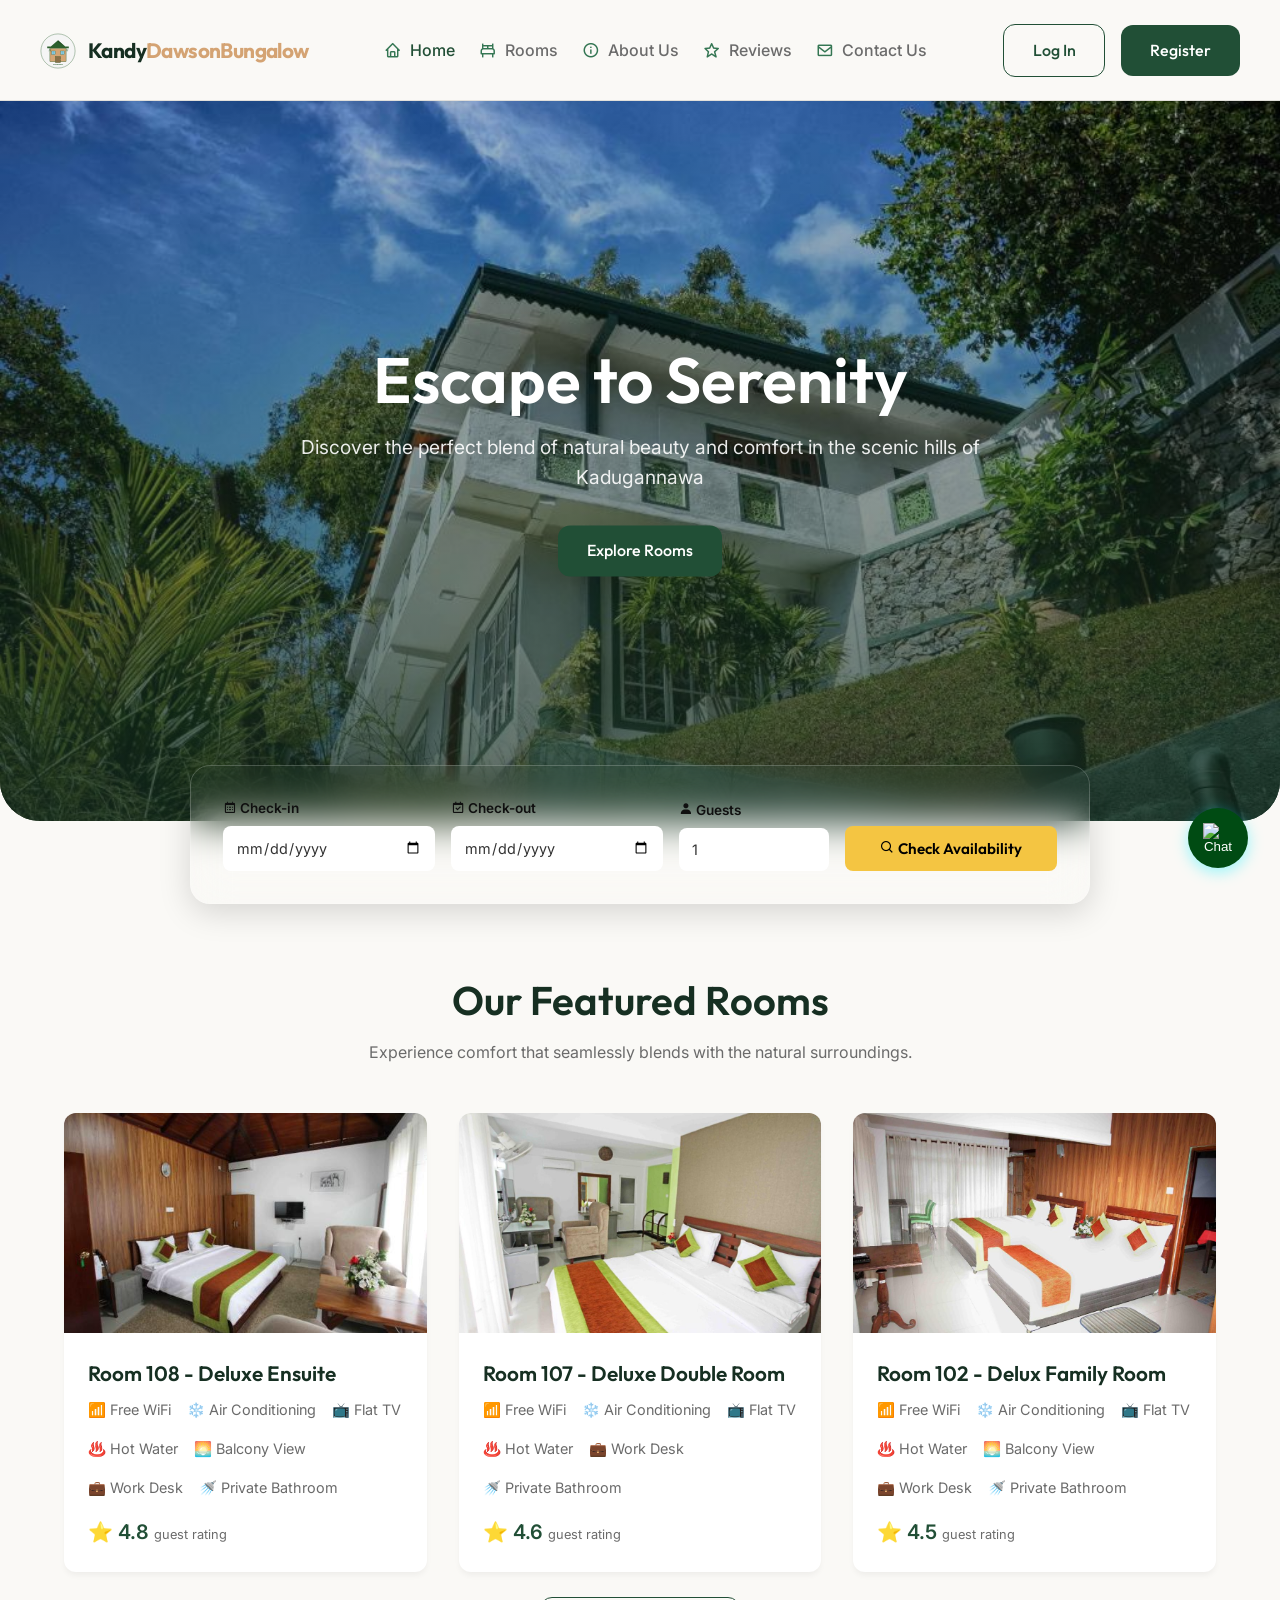
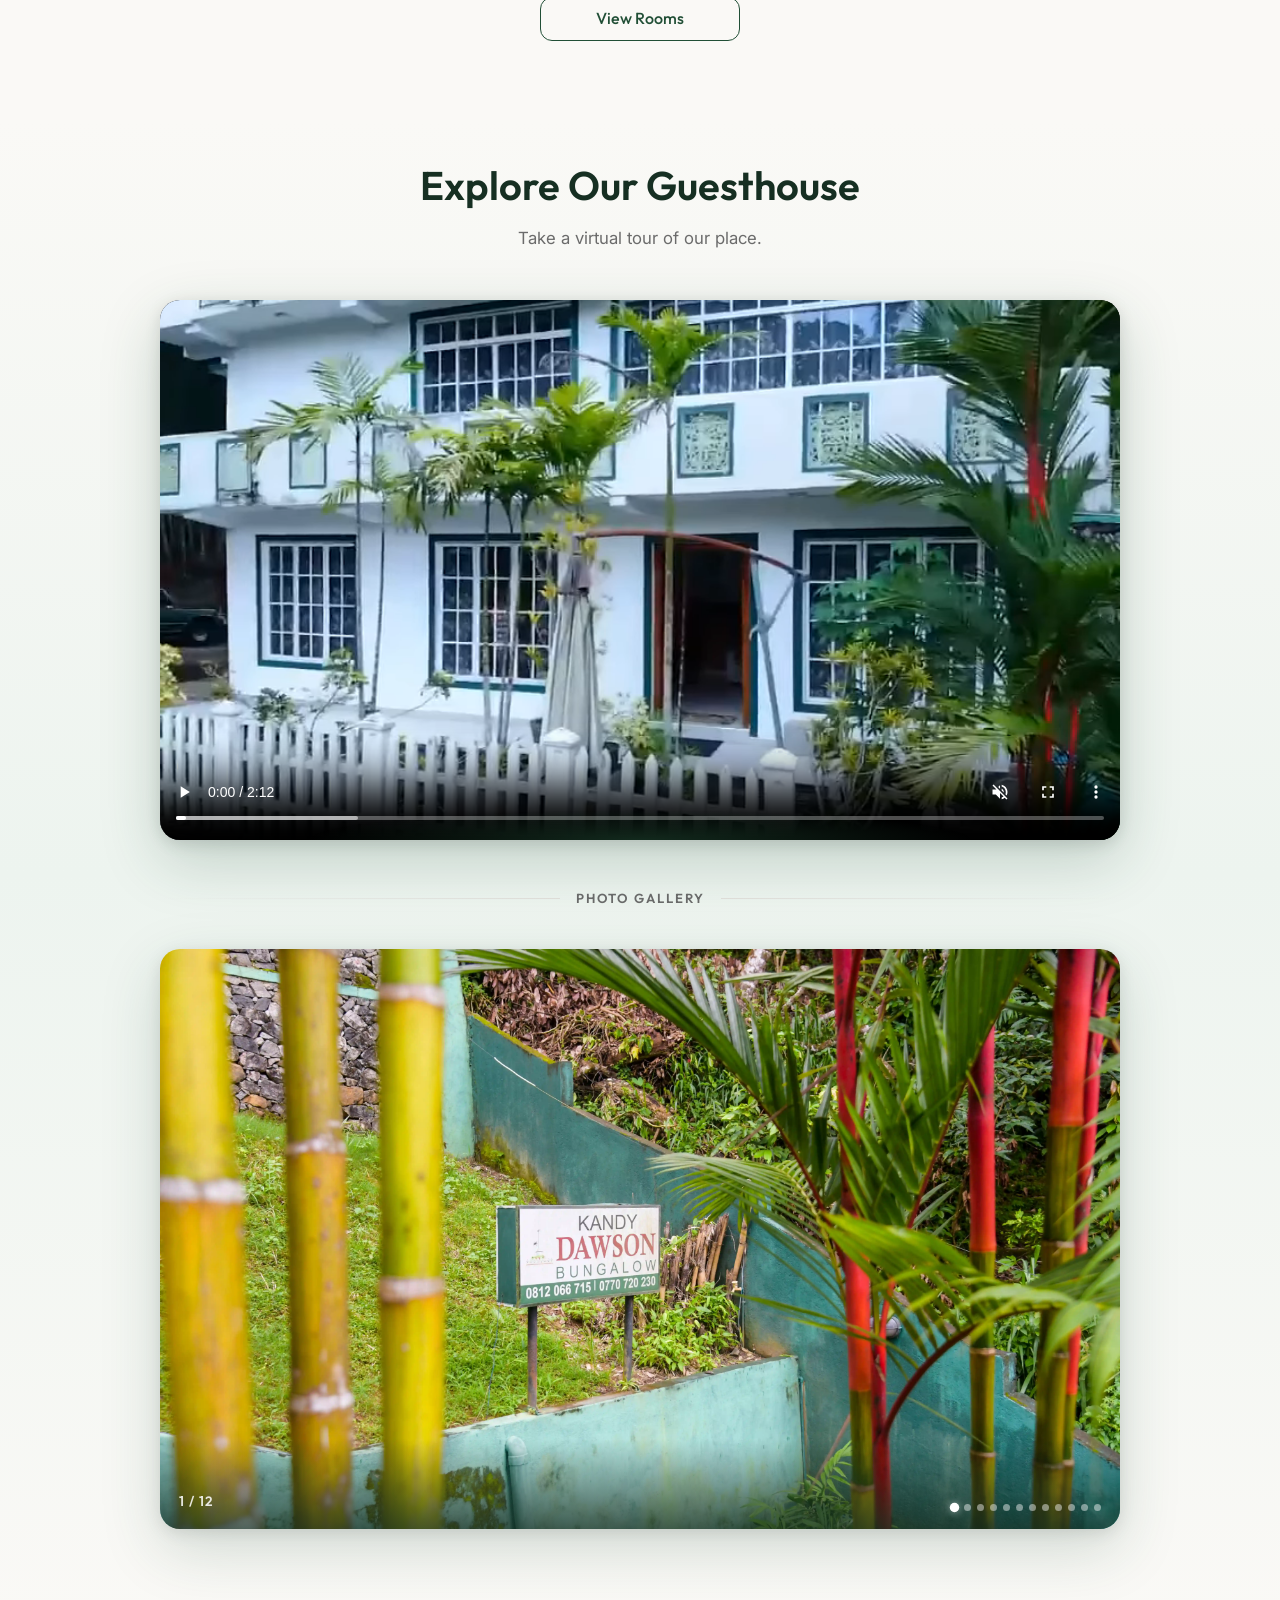
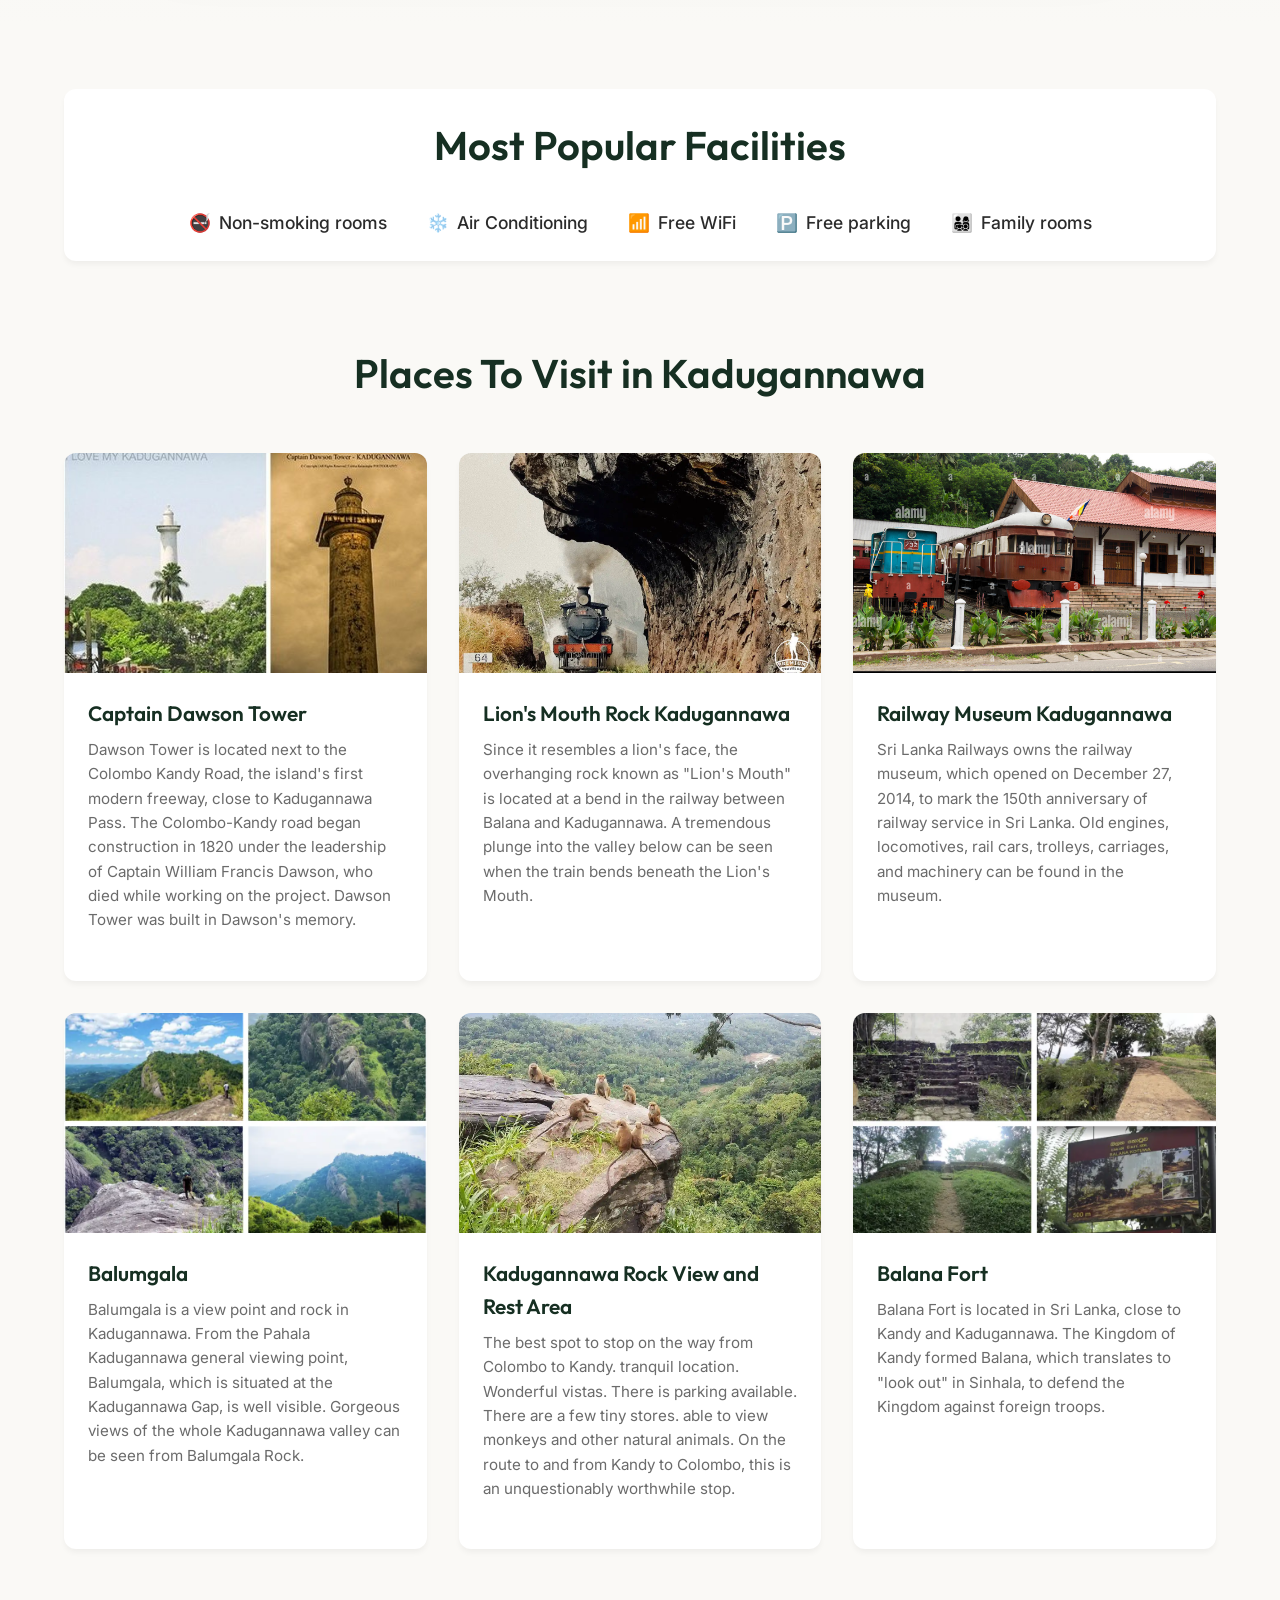
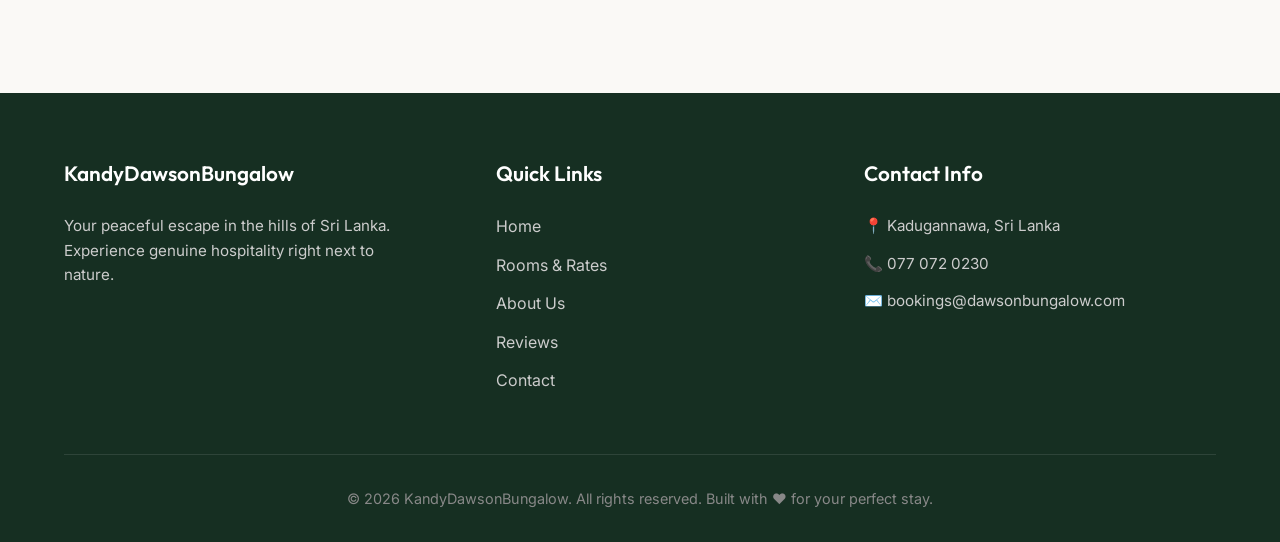
==== commit 766fc60c: "chatbot" ====
--- a/index.html
+++ b/index.html
@@ -1,4 +1,5 @@
 <!DOCTYPE html>
+
 <html lang="en">
 
 <head>
@@ -9,6 +10,14 @@
     <meta name="description"
         content="Experience peace and tranquility at KandyDawsonBungalow, a premium guesthouse nested in the lush hills of Kadugannawa, Sri Lanka.">
     <link rel="stylesheet" href="assets/css/styles.css">
+    <link rel="stylesheet" href="assets/css/chatbot-modal.css">
+
+    <link rel="preconnect" href="https://fonts.googleapis.com">
+    <link rel="preconnect" href="https://fonts.gstatic.com" crossorigin>
+    <link href="https://fonts.googleapis.com/css2?family=Outfit:wght@300;400;500;600;700;800&display=swap" rel="stylesheet">
+    
+    
+    <link rel="stylesheet" href="https://cdnjs.cloudflare.com/ajax/libs/font-awesome/6.4.0/css/all.min.css">
 
     <link rel="icon" type="image/svg+xml" href="assets/images/logo.svg">
 </head>
@@ -487,9 +496,25 @@
         </div>
     </footer>
 
+    <!-- Chatbot Widget -->
+<div class="chatbot-widget">
+    <button class="chat-toggle-btn" id="chat-toggle-btn" aria-label="Open chat">
+        <img src="https://cdn-icons-png.flaticon.com/512/4712/4712109.png" alt="Chat" width="30" height="30">
+    </button>
+</div>
+
+
+<div id="chatbot-modal">
+  <div class="chatbot-modal-content">
+    <button id="chatbot-close" aria-label="Close chat">&times;</button>
+  </div>
+</div>
+
+
 
 
     <script src="assets/js/custom-alert.js"></script>
+    <script src="assets/js/chatbot-modal.js"></script>
     <script src="assets/js/main.js"></script>
 </body>
 
--- a/assets/css/styles.css
+++ b/assets/css/styles.css
@@ -168,38 +168,44 @@
   top: 0;
   z-index: 1000;
   width: 100%;
-  transition: all 0.4s cubic-bezier(0.4, 0, 0.2, 1);
+  margin: 0 auto;
+  transform: translateY(0) scaleX(1);
+  transform-origin: top center;
+  transition: transform 0.5s cubic-bezier(0.22, 1, 0.36, 1);
+  will-change: transform;
 }
 
 .site-header::before {
   content: '';
   position: absolute;
-  top: 0;
-  left: 0;
-  width: 100%;
-  height: 100%;
-  background-color: var(--bg-color);
+  inset: 0;
+  background: var(--bg-color);
   border-bottom: 1px solid var(--border-color);
   z-index: -1;
-  transition: all 0.4s cubic-bezier(0.4, 0, 0.2, 1);
-}
-
-/* Scrolled Sticky State - Premium Floating Oval/Pill Shape */
+  border-radius: 0;
+  box-shadow: 0 0 0 rgba(22, 47, 34, 0);
+  transition:
+    background-color 0.5s ease,
+    border-radius 0.5s cubic-bezier(0.22, 1, 0.36, 1),
+    backdrop-filter 0.5s ease,
+    border 0.5s ease,
+    box-shadow 0.5s ease;
+}
+
+/* Smooth Floating State */
 .site-header.scrolled {
-  top: 1rem;
-  width: 95%;
-  max-width: 2500px;
-  margin: 0 auto;
-  border-radius: 50px;
-  box-shadow: 0 10px 30px rgba(22, 47, 34, 0.12), 0 1px 8px rgba(0, 0, 0, 0.04);
+  transform: translateY(16px) scaleX(0.95);
 }
 
 .site-header.scrolled::before {
-  background-color: rgba(250, 249, 246, 0.85); /* Matches --bg-color #faf9f6 but translucent */
+  background-color: rgba(250, 249, 246, 0.85);
   backdrop-filter: blur(12px);
   -webkit-backdrop-filter: blur(12px);
-  border: 1px solid rgba(33, 79, 54, 0.15); /* Elegant warm green border */
+  border: 1px solid rgba(33, 79, 54, 0.15);
   border-radius: 50px;
+  box-shadow:
+    0 10px 30px rgba(22, 47, 34, 0.12),
+    0 1px 8px rgba(0, 0, 0, 0.04);
 }
 
 /* Navbar */
@@ -1577,4 +1583,257 @@
     padding: 2px 6px !important;
     font-size: 0.72rem !important;
   }
-}+}
+
+
+.chatbot-widget {
+    position: fixed;
+    bottom: 2rem;
+    right: 2rem;
+    z-index: 9999;
+    font-family: 'Outfit', sans-serif;
+}
+
+.chat-toggle-btn {
+    width: 60px;
+    height: 60px;
+    border-radius: 50%;
+    background: #004b13;
+    color: #fff;
+    border: none;
+    box-shadow: 0 4px 15px rgba(0, 240, 255, 0.4);
+    cursor: pointer;
+    display: flex;
+    justify-content: center;
+    align-items: center;
+    transition: all 0.3s ease;
+}
+
+.chat-toggle-btn:hover {
+    transform: scale(1.1);
+    box-shadow: 0 6px 20px rgba(1, 63, 10, 0.6);
+}
+
+.chat-container-wrapper {
+    position: absolute;
+    bottom: 80px;
+    right: 0;
+    width: 350px;
+    height: 500px;
+    max-height: 70vh;
+    animation: fadeInOp 0.3s ease-out;
+}
+
+@keyframes fadeInOp {
+    from { opacity: 0; transform: translateY(10px); }
+    to { opacity: 1; transform: translateY(0); }
+}
+
+.chat-container {
+    width: 100%;
+    height: 100%;
+    background: #FFFFFF;
+    border-radius: 20px;
+    box-shadow: 0 15px 30px rgba(0, 0, 0, 0.2);
+    display: flex;
+    flex-direction: column;
+    overflow: hidden;
+    color: #1F2937;
+}
+
+.chat-header {
+    background: #ffffff;
+    padding: 1rem;
+    display: flex;
+    align-items: center;
+    gap: 1rem;
+    border-bottom: 1px solid #E5E7EB;
+    position: relative;
+    box-shadow: 0 2px 4px rgba(0,0,0,0.05);
+}
+
+.bot-avatar {
+    width: 40px;
+    height: 40px;
+    border-radius: 50%;
+    background: #e0e7ff;
+    padding: 5px;
+    display: flex;
+    justify-content: center;
+    align-items: center;
+}
+
+.bot-avatar img {
+    width: 100%;
+    height: 100%;
+    object-fit: contain;
+}
+
+.header-info h1 {
+    font-size: 1.1rem;
+    font-weight: 600;
+    color: #1F2937;
+    margin: 0;
+}
+
+.header-info p {
+    font-size: 0.8rem;
+    color: #6B7280;
+    margin: 0;
+}
+
+#close-chat {
+    position: absolute;
+    right: 1rem;
+    top: 50%;
+    transform: translateY(-50%);
+    background: transparent;
+    border: none;
+    font-size: 1.2rem;
+    color: #9CA3AF;
+    cursor: pointer;
+    transition: color 0.2s;
+}
+
+#close-chat:hover {
+    color: #1F2937;
+}
+
+.chat-body {
+    flex: 1;
+    padding: 1rem;
+    overflow-y: auto;
+    display: flex;
+    flex-direction: column;
+    gap: 1rem;
+    background-color: #FAFAFA;
+}
+
+.message {
+    max-width: 85%;
+    padding: 0.8rem 1rem;
+    border-radius: 12px;
+    font-size: 0.9rem;
+    line-height: 1.4;
+    word-wrap: break-word;
+    margin: 0;
+}
+
+.bot-message {
+    align-self: flex-start;
+    background-color: #F3F4F6;
+    color: #1F2937;
+    border-bottom-left-radius: 4px;
+}
+
+.user-message {
+    align-self: flex-end;
+    background-color: #004b13;
+    color: #fcfcfc;
+    border-bottom-right-radius: 4px;
+    font-weight: 500;
+}
+
+.chat-footer {
+    padding: 1rem;
+    background: #ffffff;
+    border-top: 1px solid #E5E7EB;
+}
+
+#chat-form {
+    display: flex;
+    position: relative;
+}
+
+#user-input {
+    flex: 1;
+    padding: 0.8rem 1rem;
+    padding-right: 3rem;
+    border: 1px solid #E5E7EB;
+    border-radius: 20px;
+    font-size: 0.9rem;
+    color: #1F2937;
+    outline: none;
+    background: #F9FAFB;
+    transition: border-color 0.3s;
+}
+
+#user-input:focus {
+    border-color: #0a4702;
+    background: #ffffff;
+}
+
+#send-btn {
+    position: absolute;
+    right: 0.3rem;
+    top: 50%;
+    transform: translateY(-50%);
+    width: 32px;
+    height: 32px;
+    background: #002103;
+    color: #10172a;
+    border: none;
+    border-radius: 50%;
+    display: flex;
+    justify-content: center;
+    align-items: center;
+    cursor: pointer;
+    transition: transform 0.2s;
+}
+
+#send-btn svg {
+    width: 16px;
+    height: 16px;
+}
+
+#send-btn:hover {
+    transform: translateY(-50%) scale(1.05);
+}
+
+
+.typing-indicator {
+    display: flex;
+    gap: 4px;
+    padding: 0.8rem 1rem;
+    background-color: #F3F4F6;
+    border-radius: 12px;
+    border-bottom-left-radius: 4px;
+    width: fit-content;
+    align-items: center;
+    height: 38px;
+    display: none;
+}
+
+.typing-dot {
+    width: 6px;
+    height: 6px;
+    background-color: #9CA3AF;
+    border-radius: 50%;
+    animation: typing 1.4s infinite ease-in-out both;
+}
+
+.typing-dot:nth-child(1) { animation-delay: -0.32s; }
+.typing-dot:nth-child(2) { animation-delay: -0.16s; }
+
+@keyframes typing {
+    0%, 80%, 100% { transform: scale(0); }
+    40% { transform: scale(1); }
+}
+
+.chat-body::-webkit-scrollbar { width: 5px; }
+.chat-body::-webkit-scrollbar-track { background: transparent; }
+.chat-body::-webkit-scrollbar-thumb { background: #CBD5E1; border-radius: 10px; }
+
+
+@media screen and (max-width: 480px) {
+    .chatbot-widget {
+        bottom: 1rem;
+        right: 1rem;
+    }
+    .chat-container-wrapper {
+        bottom: 70px;
+        width: calc(100vw - 2rem);
+        right: 0;
+        height: 60vh;
+    }
+}
--- a/assets/css/chatbot-modal.css
+++ b/assets/css/chatbot-modal.css
@@ -0,0 +1,295 @@
+/* ==========================================================================
+   CHATBOT LAUNCHER
+   ========================================================================== */
+
+#chatbot-launcher {
+    position: fixed;
+    bottom: 24px;
+    right: 24px;
+    z-index: 9999;
+}
+
+#chatbot-launcher.hidden {
+    display: none;
+}
+
+#chatbot-launcher button {
+    width: 60px;
+    height: 60px;
+    border: none;
+    border-radius: 50%;
+    overflow: hidden;
+    background: linear-gradient(135deg, #214f36, #2b6f4b);
+    cursor: pointer;
+    box-shadow: 0 8px 24px rgba(33, 79, 54, 0.35);
+    transition: transform 0.25s cubic-bezier(0.175, 0.885, 0.32, 1.275), box-shadow 0.25s ease;
+    display: flex;
+    align-items: center;
+    justify-content: center;
+}
+
+#chatbot-launcher button:hover {
+    transform: scale(1.08);
+    box-shadow: 0 12px 28px rgba(33, 79, 54, 0.45);
+}
+
+#chatbot-launcher button:active {
+    transform: scale(0.95);
+}
+
+#chatbot-launcher img {
+    width: 55%;
+    height: 55%;
+    object-fit: contain;
+}
+
+
+/* ==========================================================================
+   MODAL / CONTAINER OVERLAY
+   ========================================================================== */
+
+#chatbot-modal {
+    position: fixed;
+    inset: 0;
+    display: flex;
+    justify-content: flex-end;
+    align-items: flex-end;
+    padding: 24px 24px 100px 24px;
+    background: transparent;
+    z-index: 9998;
+    opacity: 0;
+    visibility: hidden;
+    pointer-events: none;
+    transition: opacity 0.25s ease, visibility 0.25s ease;
+}
+
+#chatbot-modal.show {
+    opacity: 1;
+    visibility: visible;
+    pointer-events: auto;
+}
+
+
+/* ==========================================================================
+   CHAT WINDOW CONTAINER (CLEANED EXPLICIT FLEX)
+   ========================================================================== */
+
+.chatbot-modal-content {
+    width: 340px;
+    height: 430px; 
+    background: #ffffff;
+    border-radius: 24px;
+    overflow: hidden; 
+    display: flex;
+    flex-direction: column;
+    position: relative;
+    box-shadow: 0 14px 35px rgba(0,0,0,.18);
+    transform: translateY(20px) scale(0.95);
+    transition: transform 0.3s cubic-bezier(0.165, 0.84, 0.44, 1);
+}
+
+.chat-container {
+    flex: 1 1 auto;
+    display: flex;
+    flex-direction: column;
+    min-height: 0;
+    overflow: hidden;
+}
+
+#chatbot-modal.show .chatbot-modal-content {
+    transform: translateY(0) scale(1);
+}
+
+
+/* ==========================================================================
+   CLOSE BUTTON
+   ========================================================================== */
+
+#chatbot-close {
+    position: absolute;
+    top: 16px;
+    right: 15px;
+    width: 22px;
+    height: 22px;
+    border: none;
+    border-radius: 50%;
+    background: rgba(0, 0, 0, 0.05);
+    color: #1a3a28;
+    font-size: 18px;
+    line-height: 1;
+    cursor: pointer;
+    z-index: 20;
+    display: flex;
+    align-items: center;
+    justify-content: center;
+    transition: background 0.2s ease, transform 0.2s ease;
+}
+
+#chatbot-close:hover {
+    background: rgba(0, 0, 0, 0.1);
+    transform: rotate(90deg);
+}
+
+
+/* ==========================================================================
+   HEADER
+   ========================================================================== */
+
+.chat-header {
+    background: #ffffff;
+    color: #214f36; 
+    border-bottom: 1px solid #f0f4f1;
+    min-height: 76px;
+    padding: 18px 20px;
+    display: flex;
+    align-items: center;
+    gap: 14px;
+    box-sizing: border-box;
+    flex-shrink: 0;
+}
+
+.bot-avatar {
+    width: 52px;
+    height: 42px;
+    border-radius: 50%;
+    overflow: hidden;
+    background: #eaf2ee;
+    display: flex;
+    align-items: center;
+    justify-content: center;
+}
+
+.bot-avatar img {
+    width: 100%;
+    height: 100%;
+    object-fit: cover;
+}
+
+.header-info {
+    display: flex;
+    flex-direction: column;
+}
+
+.header-info h1 {
+    margin: 0;
+    font-size: 15px;
+    font-weight: 600;
+    color: #1a3a28;
+    line-height: 1.2;
+}
+
+.header-info p {
+    margin: 4px 0 0 0;
+    font-size: 12px;
+    color: #60786a;
+}
+
+
+/* ==========================================================================
+   CHAT BODY (scrollable message area)
+   ========================================================================== */
+.chat-body {
+    flex: 1 1 auto;          /* take up all remaining space */
+    overflow-y: auto;        /* scroll instead of overflow */
+    padding: 12px 16px;      /* breathing room around messages */
+    box-sizing: border-box;
+    background: #f8faf9;     /* optional subtle background */
+}
+
+
+
+
+/* ==========================================================================
+   FOOTER & INPUTS
+   ========================================================================== */
+
+.chat-footer {
+    padding: 14px 16px;
+    border-top: 1px solid #f0f4f1;
+    background: #ffffff;
+    flex-shrink: 0;
+}
+
+#chat-form {
+    display: grid;
+    grid-template-columns: 1fr 38px 38px;
+    align-items: center;
+    gap: 8px;
+    width: 100%;
+}
+
+#user-input {
+    width: 100%;
+    min-width: 0;
+    height: 38px;
+    border: 1px solid #e0e6e2;
+    border-radius: 20px;
+    padding: 0 16px;
+    font-size: 13px;
+    color: #2d3732;
+    outline: none;
+    box-sizing: border-box;
+    background: #f8faf9;
+    transition: border-color 0.2s ease, background 0.2s ease;
+}
+
+#user-input::placeholder {
+    color: #90a498;
+}
+
+#user-input:focus {
+    border-color: #214f36;
+    background: #ffffff;
+}
+
+/* BUTTONS (MIC & SEND) */
+
+#mic-btn,
+#send-btn {
+    width: 38px;
+    height: 38px;
+    padding: 0;
+    margin: 0;
+    border: none;
+    border-radius: 50%;
+    background: #214f36;
+    color: #ffffff;
+    cursor: pointer;
+    display: flex;
+    justify-content: center;
+    align-items: center;
+    box-sizing: border-box;
+    flex: none;
+    transition: background 0.2s ease, transform 0.1s ease;
+}
+
+#mic-btn {
+    background: #eaf2ee;
+    color: #214f36;
+}
+
+#mic-btn:hover {
+    background: #dbeae2;
+}
+
+#send-btn:hover {
+    background: #183b28;
+}
+
+#mic-btn:active,
+#send-btn:active {
+    transform: scale(0.92);
+}
+
+#mic-btn svg,
+#send-btn svg {
+    width: 16px;
+    height: 16px;
+    display: block;
+    fill: currentColor;
+}
+
+#mic-btn svg path,
+#send-btn svg path {
+    vector-effect: non-scaling-stroke;
+}
